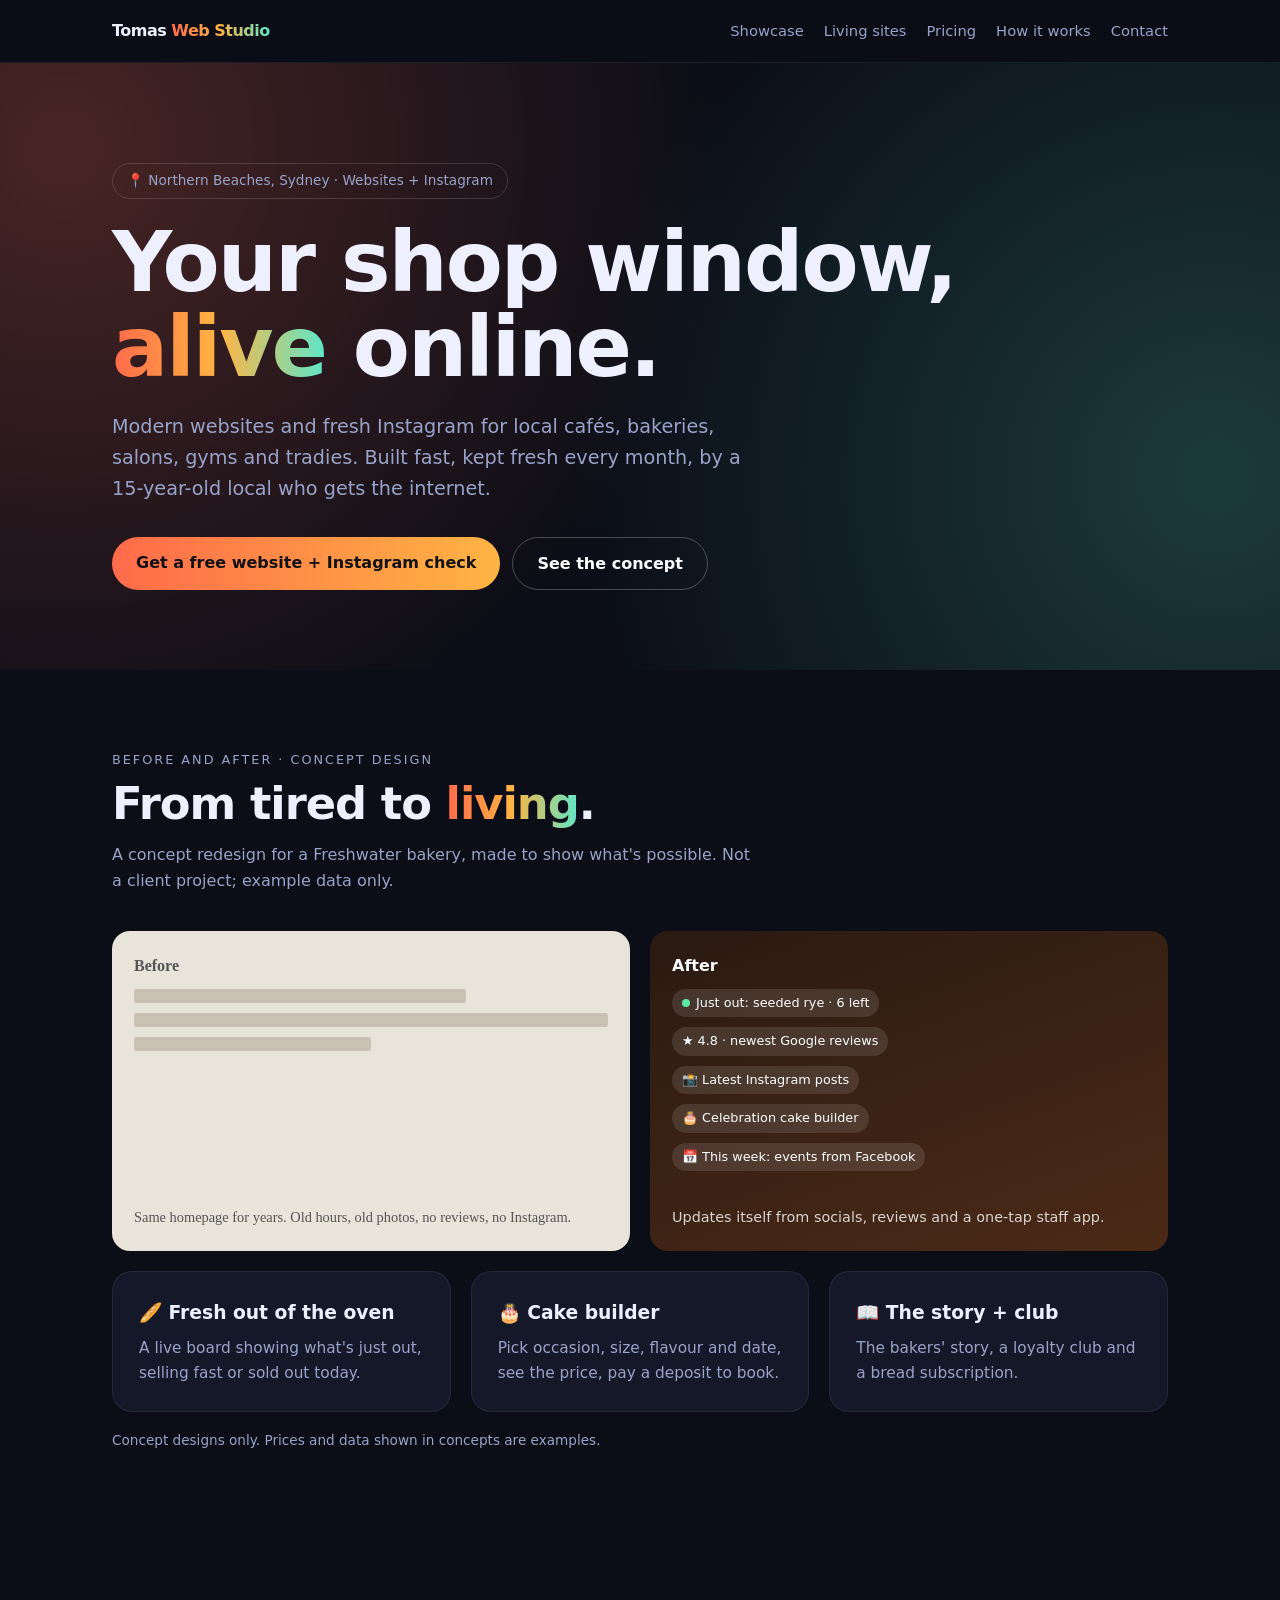
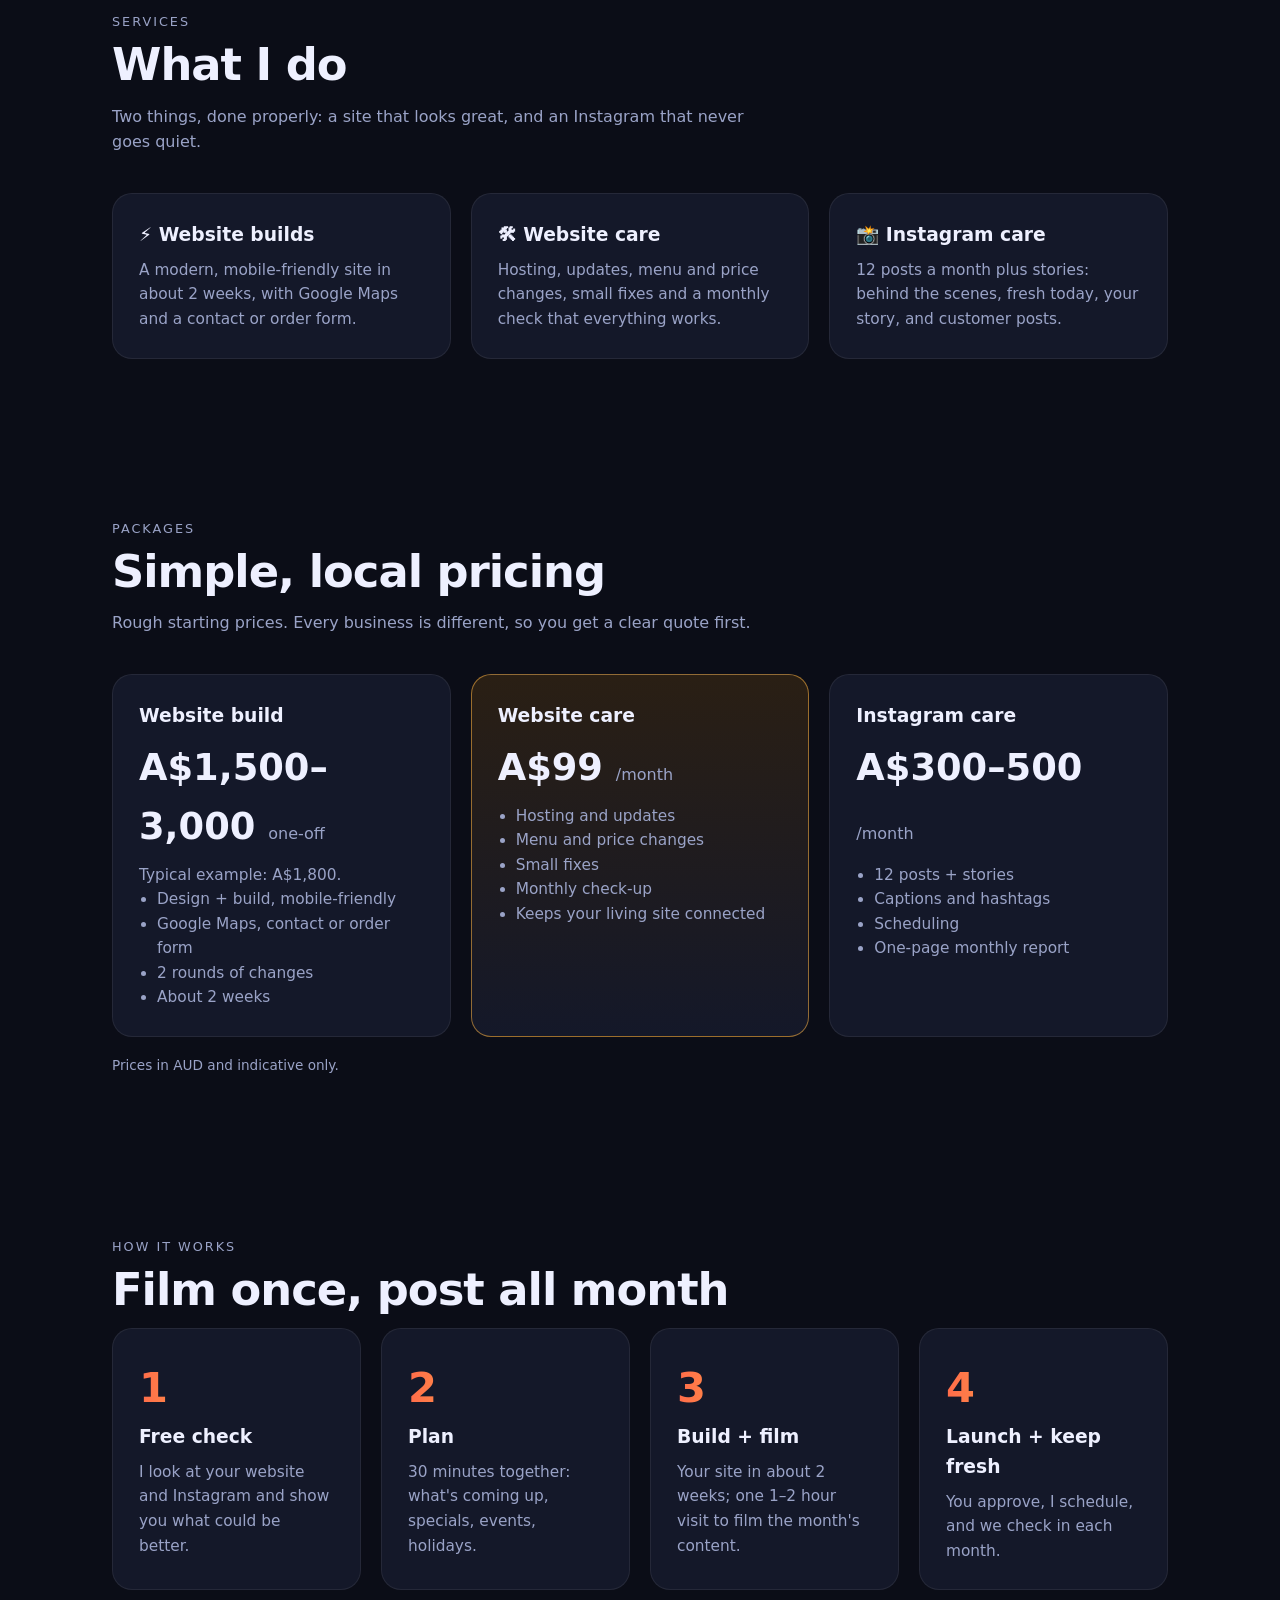
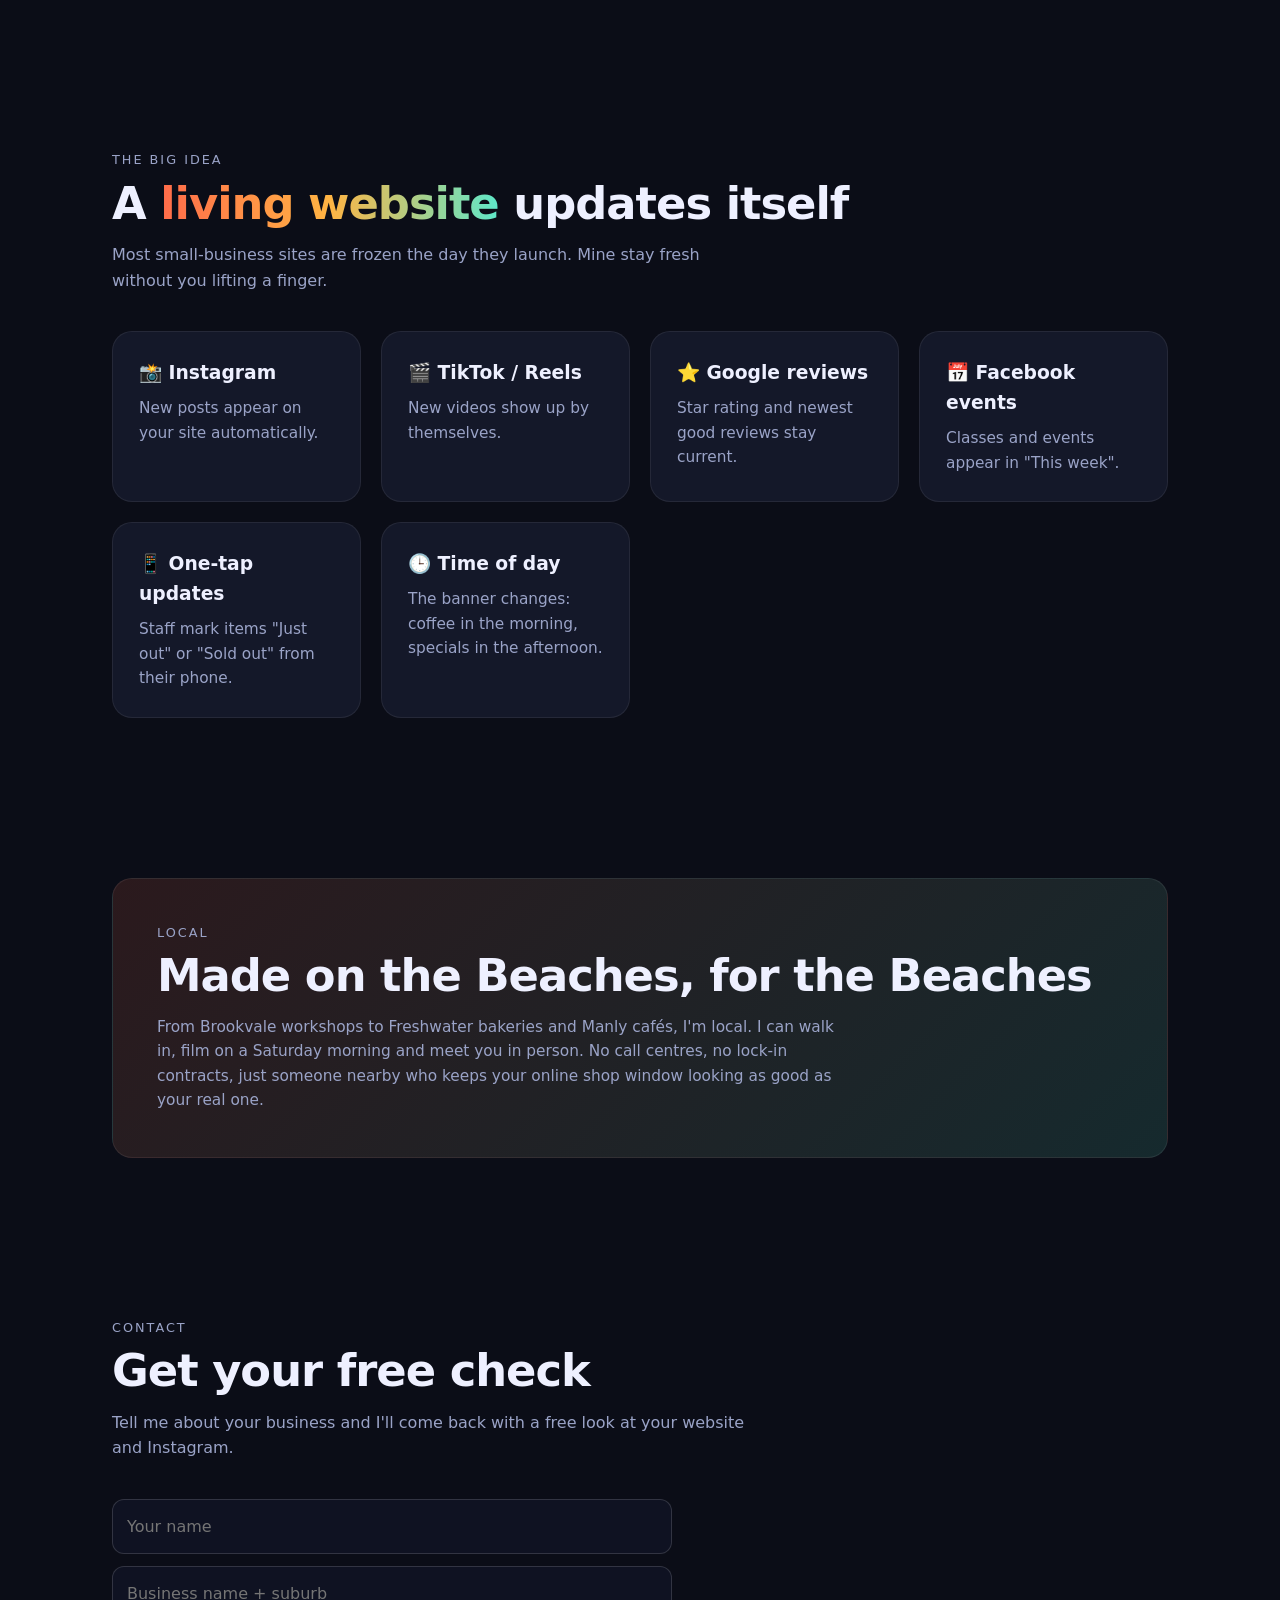
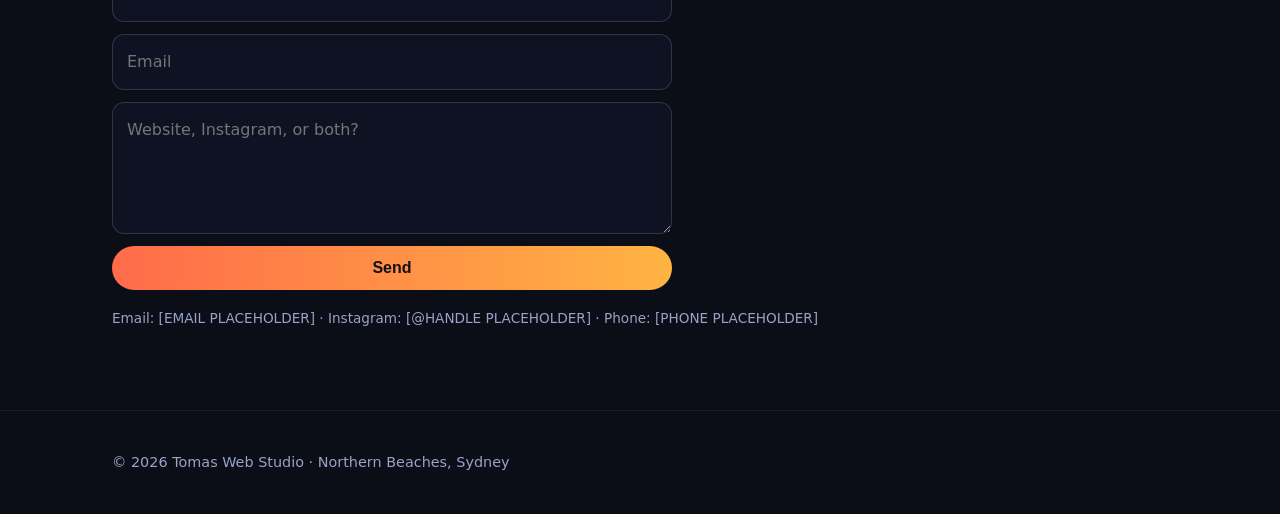
==== index.html @ c6c6f668 "Add site" ====
<!doctype html><html lang="en"><head><meta charset="utf-8"><meta name="viewport" content="width=device-width,initial-scale=1">
<title>Tomas Web Studio · Living websites + Instagram for Northern Beaches businesses</title>
<meta name="description" content="Modern websites and Instagram care for cafés, bakeries and tradies on Sydney's Northern Beaches.">
<style>
:root{--bg:#0b0d17;--card:#141829;--txt:#eef0ff;--mut:#9aa3c7;--a:#ff6b4a;--b:#ffb443;--c:#5ee7c9}
*{box-sizing:border-box;margin:0}html{scroll-behavior:smooth}
body{font-family:system-ui,-apple-system,Segoe UI,Roboto,sans-serif;background:var(--bg);color:var(--txt);line-height:1.6}
a{color:inherit}.w{max-width:1100px;margin:auto;padding:0 22px}
nav{position:sticky;top:0;z-index:9;background:#0b0d17cc;backdrop-filter:blur(10px);border-bottom:1px solid #ffffff12}
nav .w{display:flex;justify-content:space-between;align-items:center;height:62px}.logo{font-weight:900;letter-spacing:-.5px}
.logo span,.g{background:linear-gradient(90deg,var(--a),var(--b),var(--c));-webkit-background-clip:text;background-clip:text;color:transparent}
nav ul{display:flex;gap:20px;list-style:none;padding:0}nav ul a{text-decoration:none;color:var(--mut);font-size:.92rem}nav ul a:hover{color:#fff}
@media(max-width:760px){nav ul{display:none}}
.btn{display:inline-block;padding:13px 24px;border-radius:999px;background:linear-gradient(90deg,var(--a),var(--b));color:#111;font-weight:800;text-decoration:none;border:0;cursor:pointer;font-size:1rem}
.btn.o{background:none;border:1px solid #ffffff40;color:#fff}
header{padding:100px 0 80px;position:relative;overflow:hidden}
header:before{content:"";position:absolute;inset:-40%;background:radial-gradient(circle at 25% 30%,#ff6b4a40,transparent 35%),radial-gradient(circle at 75% 60%,#5ee7c935,transparent 35%);animation:f 14s ease-in-out infinite alternate;z-index:-1}
@keyframes f{to{transform:translate(6%,-4%) rotate(8deg)}}
.tag{display:inline-block;padding:6px 14px;border:1px solid #ffffff25;border-radius:999px;font-size:.85rem;color:var(--mut);margin-bottom:22px}
h1{font-size:clamp(2.6rem,7vw,5.2rem);line-height:1.02;letter-spacing:-2px;font-weight:900;max-width:900px}
h2{font-size:clamp(1.9rem,4vw,2.8rem);letter-spacing:-1px;line-height:1.1;margin-bottom:14px}
.lead{font-size:1.2rem;color:var(--mut);max-width:640px;margin:22px 0 32px}.cta{display:flex;gap:12px;flex-wrap:wrap}
section{padding:80px 0}.sub{color:var(--mut);max-width:640px;margin-bottom:38px}
.grid{display:grid;gap:20px;grid-template-columns:repeat(auto-fit,minmax(240px,1fr))}
.card{background:var(--card);border:1px solid #ffffff12;border-radius:20px;padding:26px;transition:transform .3s,border-color .3s}
.card:hover{transform:translateY(-4px);border-color:#ff6b4a66}.card h3{margin-bottom:8px}.card p,.card li{color:var(--mut);font-size:.96rem}
.ba{display:grid;grid-template-columns:1fr 1fr;gap:20px}@media(max-width:760px){.ba{grid-template-columns:1fr}}
.mock{border-radius:18px;padding:22px;min-height:320px;display:flex;flex-direction:column;gap:10px}
.old{background:#e9e4da;color:#555;font-family:Georgia,serif}.old .bar{height:14px;background:#c9c1b2;border-radius:3px}
.new{background:linear-gradient(160deg,#2a1a12,#4b2a17);color:#fff}
.pill{display:inline-flex;gap:6px;align-items:center;font-size:.8rem;padding:4px 10px;border-radius:999px;background:#ffffff1c;width:max-content}
.dot{width:8px;height:8px;border-radius:50%;background:#5ee7a0;animation:p 1.4s infinite}@keyframes p{50%{opacity:.25}}
.label{font-size:.8rem;text-transform:uppercase;letter-spacing:2px;color:var(--mut);margin-bottom:8px}
.price{font-size:2.3rem;font-weight:900;margin:6px 0}.price small{font-size:1rem;color:var(--mut);font-weight:500}
.feat{border-color:#ffb44388;background:linear-gradient(180deg,#2a1f14,var(--card))}
ul.l{padding-left:18px}.n{font-size:2.6rem;font-weight:900}
.note{font-size:.85rem;color:var(--mut);margin-top:18px}
form{display:grid;gap:12px;max-width:560px}input,textarea,select{padding:14px;border-radius:12px;border:1px solid #ffffff25;background:#0f1222;color:#fff;font:inherit}
footer{padding:40px 0;color:var(--mut);font-size:.9rem;border-top:1px solid #ffffff12}
.r{opacity:0;transform:translateY(24px);transition:.7s}.r.in{opacity:1;transform:none}
@media(prefers-reduced-motion:reduce){*{animation:none!important;transition:none!important}.r{opacity:1;transform:none}}
</style></head><body>
<nav><div class="w"><a class="logo" href="#" style="text-decoration:none">Tomas <span>Web Studio</span></a>
<ul><li><a href="#showcase">Showcase</a></li><li><a href="#living">Living sites</a></li><li><a href="#pricing">Pricing</a></li><li><a href="#how">How it works</a></li><li><a href="#contact">Contact</a></li></ul></div></nav>
<header><div class="w"><div class="tag">📍 Northern Beaches, Sydney · Websites + Instagram</div>
<h1>Your shop window, <span class="g">alive</span> online.</h1>
<p class="lead">Modern websites and fresh Instagram for local cafés, bakeries, salons, gyms and tradies. Built fast, kept fresh every month, by a 15-year-old local who gets the internet.</p>
<div class="cta"><a class="btn" href="#contact">Get a free website + Instagram check</a><a class="btn o" href="#showcase">See the concept</a></div></div></header>

<section id="showcase"><div class="w r"><div class="label">Before and after · concept design</div><h2>From tired to <span class="g">living</span>.</h2>
<p class="sub">A concept redesign for a Freshwater bakery, made to show what's possible. Not a client project; example data only.</p>
<div class="ba"><div class="mock old"><b>Before</b><div class="bar" style="width:70%"></div><div class="bar"></div><div class="bar" style="width:50%"></div><p style="margin-top:auto;font-size:.9rem">Same homepage for years. Old hours, old photos, no reviews, no Instagram.</p></div>
<div class="mock new"><b>After</b><span class="pill"><i class="dot"></i> Just out: seeded rye · 6 left</span><span class="pill">★ 4.8 · newest Google reviews</span><span class="pill">📸 Latest Instagram posts</span><span class="pill">🎂 Celebration cake builder</span><span class="pill">📅 This week: events from Facebook</span><p style="margin-top:auto;font-size:.9rem;opacity:.8">Updates itself from socials, reviews and a one-tap staff app.</p></div></div>
<div class="grid" style="margin-top:20px">
<div class="card"><h3>🥖 Fresh out of the oven</h3><p>A live board showing what's just out, selling fast or sold out today.</p></div>
<div class="card"><h3>🎂 Cake builder</h3><p>Pick occasion, size, flavour and date, see the price, pay a deposit to book.</p></div>
<div class="card"><h3>📖 The story + club</h3><p>The bakers' story, a loyalty club and a bread subscription.</p></div></div>
<p class="note">Concept designs only. Prices and data shown in concepts are examples.</p></div></section>

<section id="services"><div class="w r"><div class="label">Services</div><h2>What I do</h2><p class="sub">Two things, done properly: a site that looks great, and an Instagram that never goes quiet.</p>
<div class="grid"><div class="card"><h3>⚡ Website builds</h3><p>A modern, mobile-friendly site in about 2 weeks, with Google Maps and a contact or order form.</p></div>
<div class="card"><h3>🛠 Website care</h3><p>Hosting, updates, menu and price changes, small fixes and a monthly check that everything works.</p></div>
<div class="card"><h3>📸 Instagram care</h3><p>12 posts a month plus stories: behind the scenes, fresh today, your story, and customer posts.</p></div></div></div></section>

<section id="pricing"><div class="w r"><div class="label">Packages</div><h2>Simple, local pricing</h2><p class="sub">Rough starting prices. Every business is different, so you get a clear quote first.</p>
<div class="grid">
<div class="card"><h3>Website build</h3><div class="price">A$1,500–3,000 <small>one-off</small></div><p>Typical example: A$1,800.</p><ul class="l"><li>Design + build, mobile-friendly</li><li>Google Maps, contact or order form</li><li>2 rounds of changes</li><li>About 2 weeks</li></ul></div>
<div class="card feat"><h3>Website care</h3><div class="price">A$99 <small>/month</small></div><ul class="l"><li>Hosting and updates</li><li>Menu and price changes</li><li>Small fixes</li><li>Monthly check-up</li><li>Keeps your living site connected</li></ul></div>
<div class="card"><h3>Instagram care</h3><div class="price">A$300–500 <small>/month</small></div><ul class="l"><li>12 posts + stories</li><li>Captions and hashtags</li><li>Scheduling</li><li>One-page monthly report</li></ul></div></div>
<p class="note">Prices in AUD and indicative only.</p></div></section>

<section id="how"><div class="w r"><div class="label">How it works</div><h2>Film once, post all month</h2>
<div class="grid"><div class="card"><div class="n g">1</div><h3>Free check</h3><p>I look at your website and Instagram and show you what could be better.</p></div>
<div class="card"><div class="n g">2</div><h3>Plan</h3><p>30 minutes together: what's coming up, specials, events, holidays.</p></div>
<div class="card"><div class="n g">3</div><h3>Build + film</h3><p>Your site in about 2 weeks; one 1–2 hour visit to film the month's content.</p></div>
<div class="card"><div class="n g">4</div><h3>Launch + keep fresh</h3><p>You approve, I schedule, and we check in each month.</p></div></div></div></section>

<section id="living"><div class="w r"><div class="label">The big idea</div><h2>A <span class="g">living website</span> updates itself</h2><p class="sub">Most small-business sites are frozen the day they launch. Mine stay fresh without you lifting a finger.</p>
<div class="grid"><div class="card"><h3>📸 Instagram</h3><p>New posts appear on your site automatically.</p></div><div class="card"><h3>🎬 TikTok / Reels</h3><p>New videos show up by themselves.</p></div>
<div class="card"><h3>⭐ Google reviews</h3><p>Star rating and newest good reviews stay current.</p></div><div class="card"><h3>📅 Facebook events</h3><p>Classes and events appear in "This week".</p></div>
<div class="card"><h3>📱 One-tap updates</h3><p>Staff mark items "Just out" or "Sold out" from their phone.</p></div><div class="card"><h3>🕒 Time of day</h3><p>The banner changes: coffee in the morning, specials in the afternoon.</p></div></div></div></section>

<section id="local"><div class="w r"><div class="card" style="padding:44px;background:linear-gradient(135deg,#ff6b4a22,#5ee7c922)"><div class="label">Local</div><h2>Made on the Beaches, for the Beaches</h2>
<p style="color:var(--mut);max-width:700px">From Brookvale workshops to Freshwater bakeries and Manly cafés, I'm local. I can walk in, film on a Saturday morning and meet you in person. No call centres, no lock-in contracts, just someone nearby who keeps your online shop window looking as good as your real one.</p></div></div></section>

<section id="contact"><div class="w r"><div class="label">Contact</div><h2>Get your free check</h2><p class="sub">Tell me about your business and I'll come back with a free look at your website and Instagram.</p>
<form name="contact" method="POST" data-netlify="true" netlify-honeypot="bot-field" action="https://formsubmit.co/[EMAIL-PLACEHOLDER]">
<input type="hidden" name="form-name" value="contact"><p hidden><input name="bot-field"></p>
<input name="name" placeholder="Your name" required><input name="business" placeholder="Business name + suburb" required>
<input type="email" name="email" placeholder="Email" required><textarea name="message" rows="4" placeholder="Website, Instagram, or both?"></textarea>
<button class="btn" type="submit">Send</button></form>
<p class="note">Email: [EMAIL PLACEHOLDER] · Instagram: [@HANDLE PLACEHOLDER] · Phone: [PHONE PLACEHOLDER]</p></div></section>
<footer><div class="w">© 2026 Tomas Web Studio · Northern Beaches, Sydney</div></footer>
<script>const o=new IntersectionObserver(e=>e.forEach(x=>{if(x.isIntersecting){x.target.classList.add('in');o.unobserve(x.target)}}),{threshold:.12});document.querySelectorAll('.r').forEach(el=>o.observe(el));</script>
</body></html>
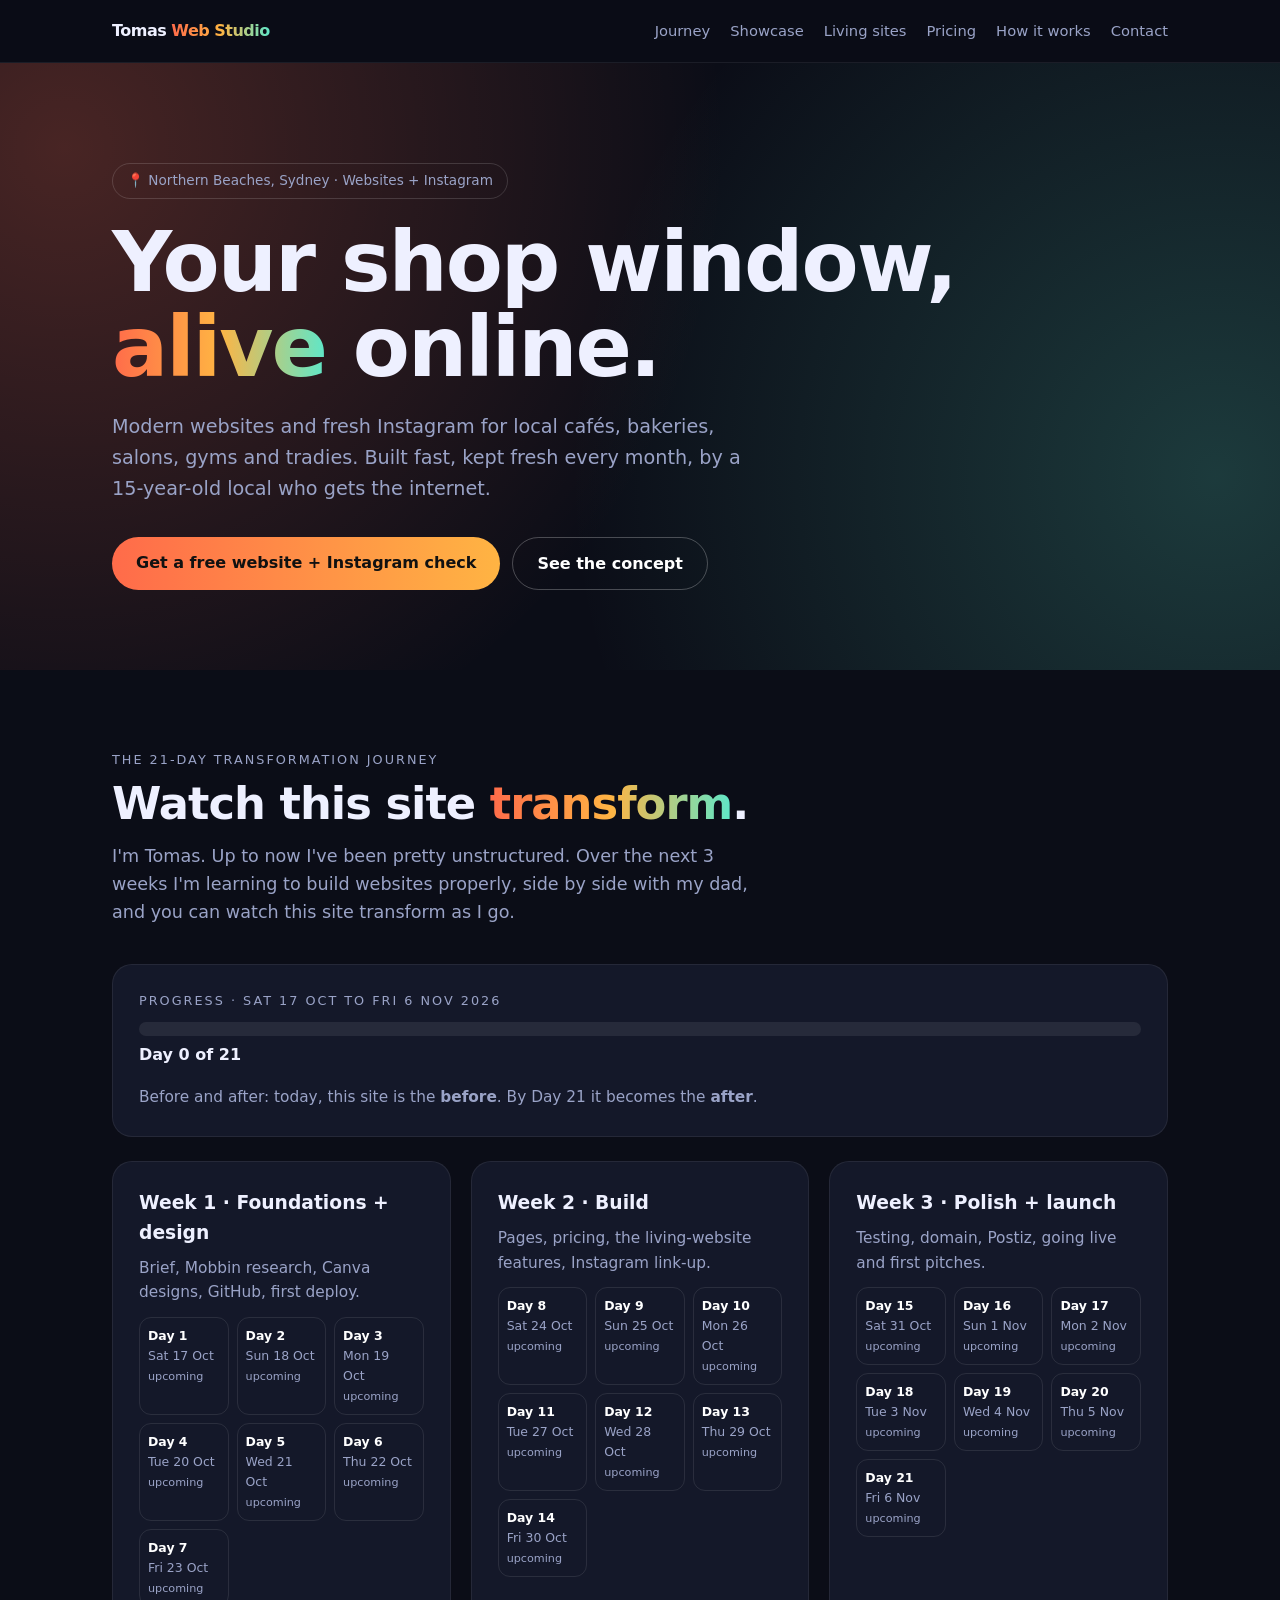
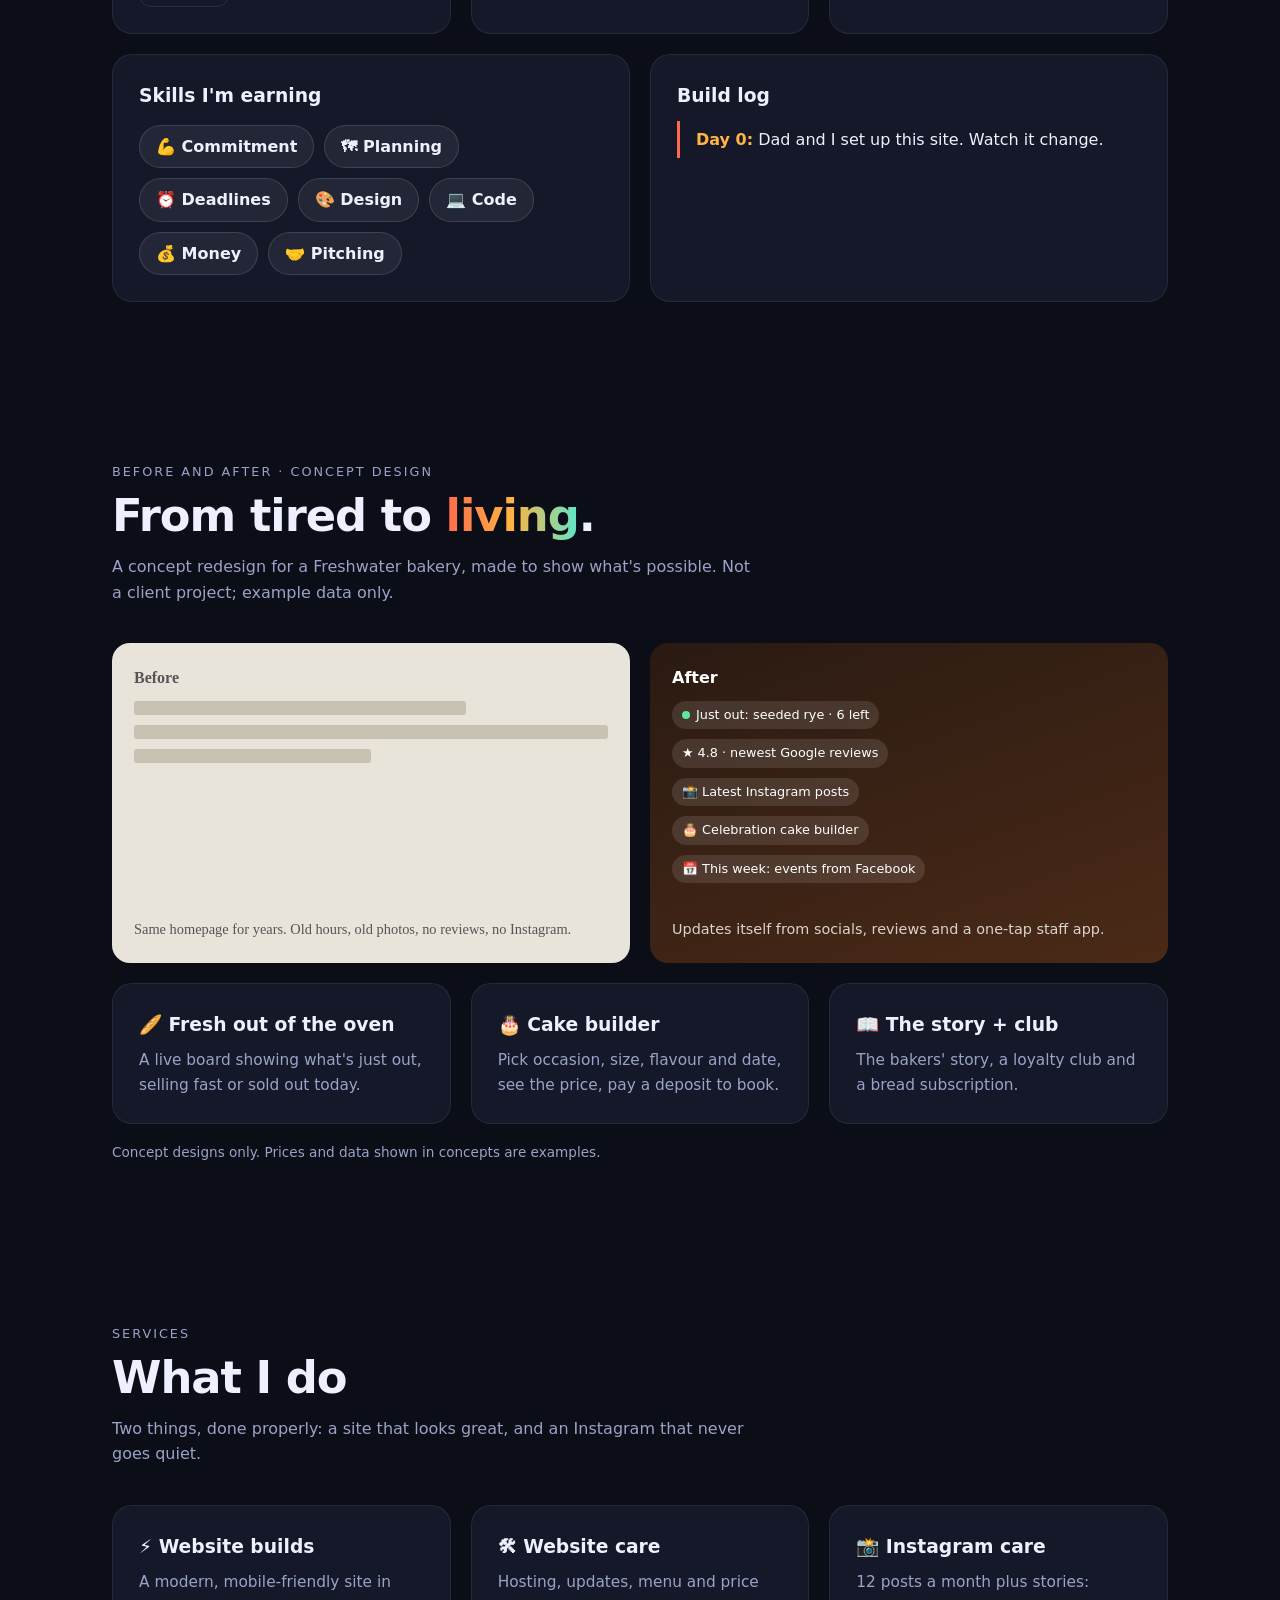
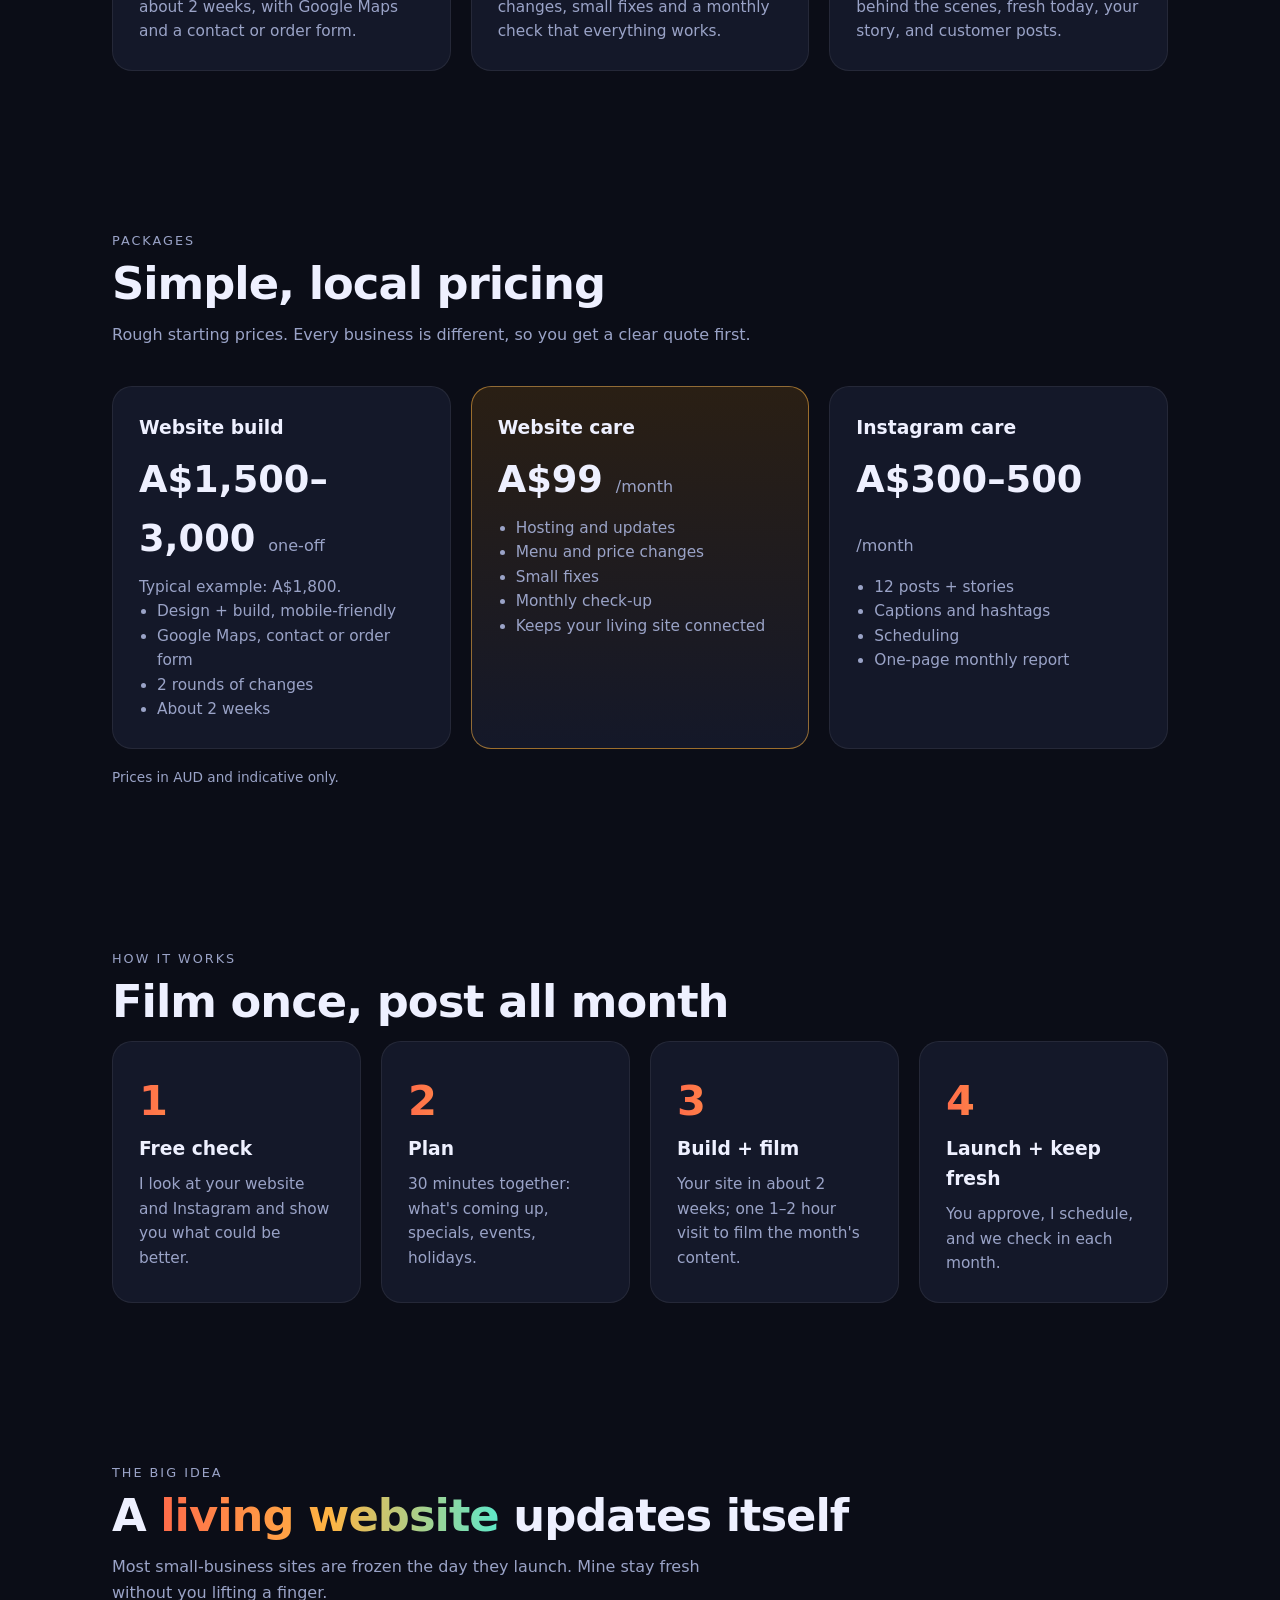
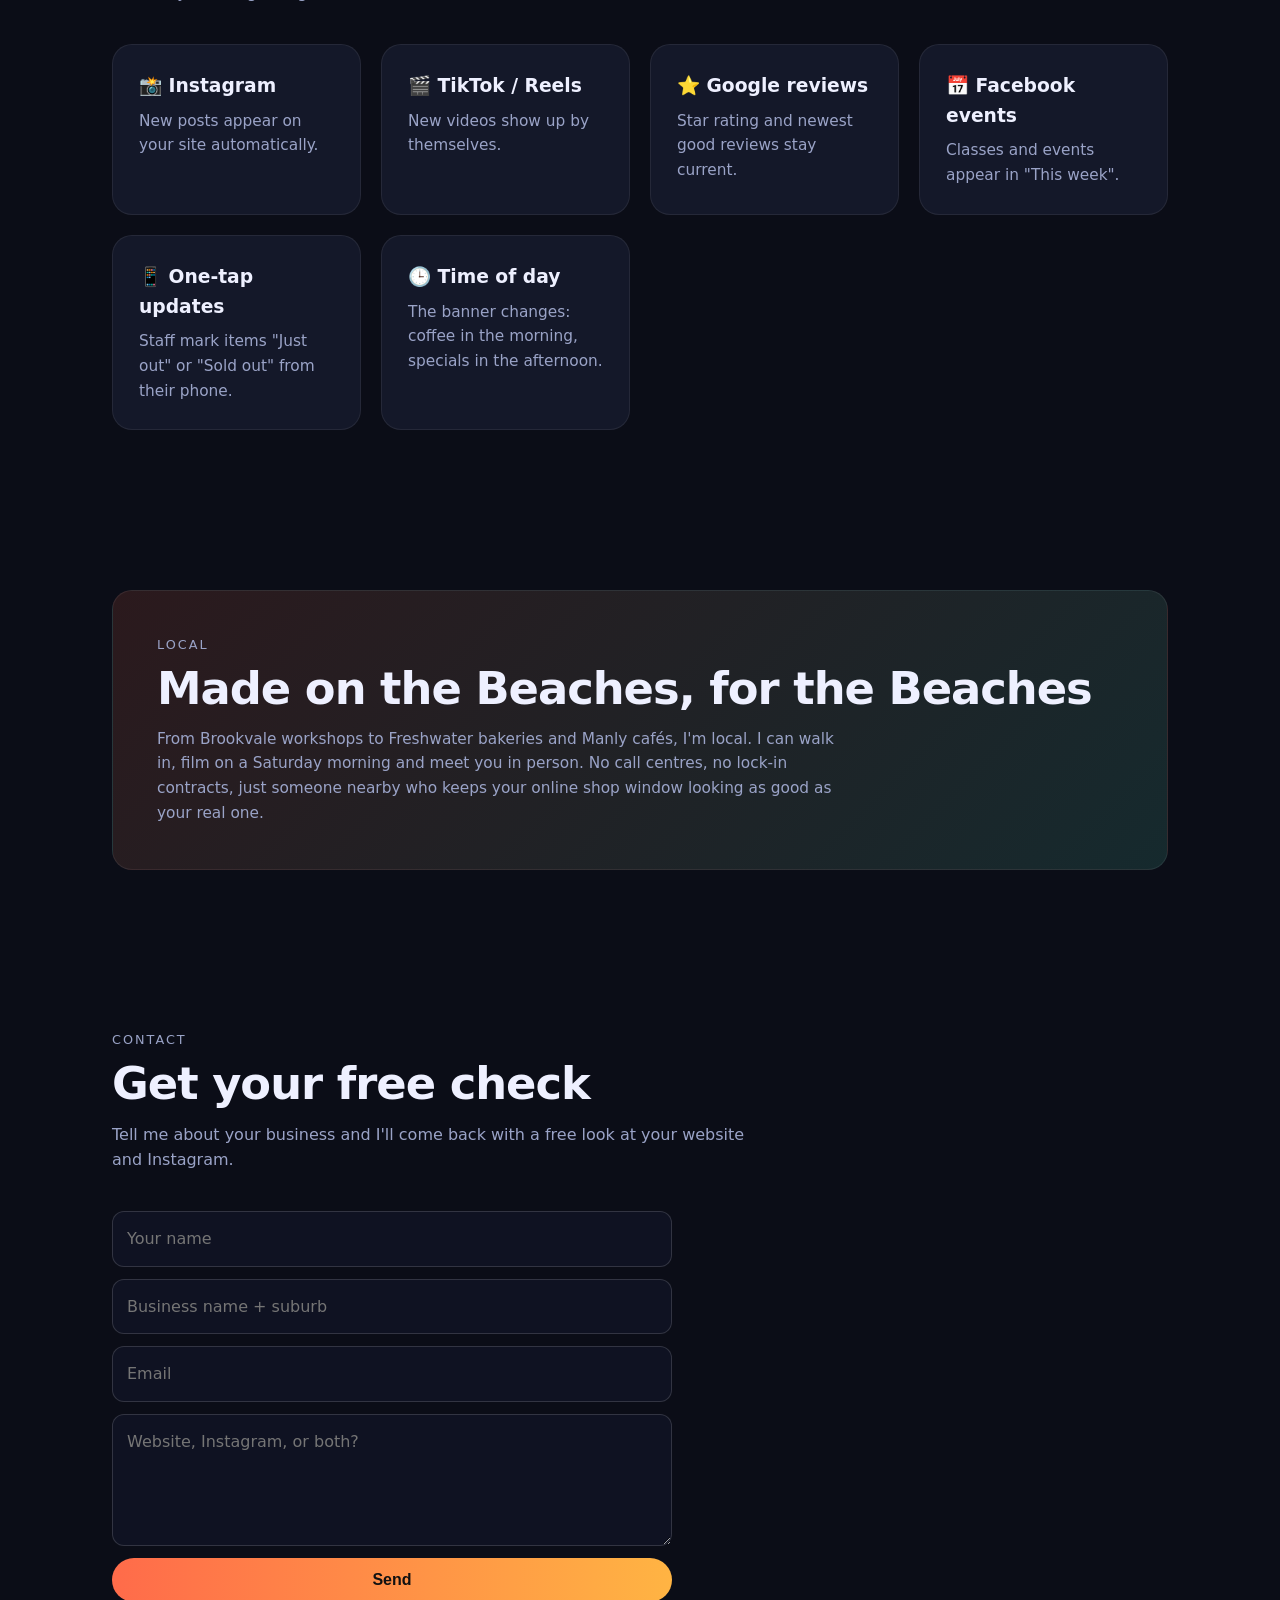
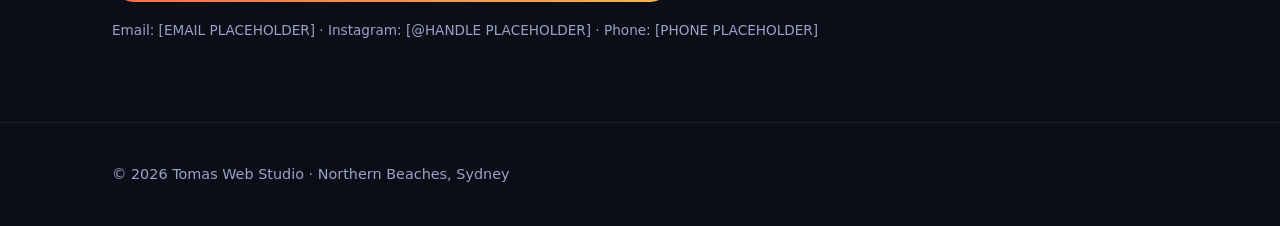
==== commit c419c4ec: "Add 21-day journey" ====
--- a/index.html
+++ b/index.html
@@ -39,13 +39,38 @@
 footer{padding:40px 0;color:var(--mut);font-size:.9rem;border-top:1px solid #ffffff12}
 .r{opacity:0;transform:translateY(24px);transition:.7s}.r.in{opacity:1;transform:none}
 @media(prefers-reduced-motion:reduce){*{animation:none!important;transition:none!important}.r{opacity:1;transform:none}}
+
+.bar2{height:14px;border-radius:99px;background:#ffffff14;overflow:hidden;margin:10px 0 6px}.bar2 i{display:block;height:100%;background:linear-gradient(90deg,var(--a),var(--b),var(--c))}
+.wk{display:grid;gap:20px;grid-template-columns:repeat(auto-fit,minmax(300px,1fr));margin-top:24px}
+.days{display:grid;grid-template-columns:repeat(auto-fill,minmax(88px,1fr));gap:8px;margin-top:12px}
+.day{border-radius:12px;padding:8px;font-size:.78rem;border:1px solid #ffffff18;color:var(--mut)}.day b{display:block;color:#fff}
+.day.upcoming:after{content:"upcoming";font-size:.7rem}.day.progress{border-color:var(--b)}.day.progress:after{content:"in progress";color:var(--b);font-size:.7rem}
+.day.done{background:#5ee7c922;border-color:var(--c)}.day.done:after{content:"✓ done";color:var(--c);font-size:.7rem}
+.chips{display:flex;flex-wrap:wrap;gap:10px;margin-top:14px}.chip{padding:8px 16px;border-radius:999px;background:#ffffff10;border:1px solid #ffffff20;font-weight:700}
+.log{border-left:3px solid var(--a);padding:6px 0 6px 16px;margin-top:10px}.log b{color:var(--b)}
 </style></head><body>
 <nav><div class="w"><a class="logo" href="#" style="text-decoration:none">Tomas <span>Web Studio</span></a>
-<ul><li><a href="#showcase">Showcase</a></li><li><a href="#living">Living sites</a></li><li><a href="#pricing">Pricing</a></li><li><a href="#how">How it works</a></li><li><a href="#contact">Contact</a></li></ul></div></nav>
+<ul><li><a href="#journey">Journey</a></li><li><a href="#showcase">Showcase</a></li><li><a href="#living">Living sites</a></li><li><a href="#pricing">Pricing</a></li><li><a href="#how">How it works</a></li><li><a href="#contact">Contact</a></li></ul></div></nav>
 <header><div class="w"><div class="tag">📍 Northern Beaches, Sydney · Websites + Instagram</div>
 <h1>Your shop window, <span class="g">alive</span> online.</h1>
 <p class="lead">Modern websites and fresh Instagram for local cafés, bakeries, salons, gyms and tradies. Built fast, kept fresh every month, by a 15-year-old local who gets the internet.</p>
 <div class="cta"><a class="btn" href="#contact">Get a free website + Instagram check</a><a class="btn o" href="#showcase">See the concept</a></div></div></header>
+
+<section id="journey"><div class="w r"><div class="label">The 21-day transformation journey</div><h2>Watch this site <span class="g">transform</span>.</h2>
+<p class="sub" style="font-size:1.1rem">I'm Tomas. Up to now I've been pretty unstructured. Over the next 3 weeks I'm learning to build websites properly, side by side with my dad, and you can watch this site transform as I go.</p>
+<div class="card"><div class="label">Progress · Sat 17 Oct to Fri 6 Nov 2026</div>
+<!-- UPDATE: change both numbers below (Day X of 21) and width % = X/21*100 -->
+<div class="bar2"><i style="width:0%"></i></div><b>Day 0 of 21</b>
+<p class="note">Before and after: today, this site is the <b>before</b>. By Day 21 it becomes the <b>after</b>.</p></div>
+<!-- UPDATE day cards: change class "day upcoming" to "day progress" or "day done" -->
+<div class="wk">
+<div class="card"><h3>Week 1 · Foundations + design</h3><p>Brief, Mobbin research, Canva designs, GitHub, first deploy.</p><div class="days"><div class="day upcoming"><b>Day 1</b>Sat 17 Oct<br></div><div class="day upcoming"><b>Day 2</b>Sun 18 Oct<br></div><div class="day upcoming"><b>Day 3</b>Mon 19 Oct<br></div><div class="day upcoming"><b>Day 4</b>Tue 20 Oct<br></div><div class="day upcoming"><b>Day 5</b>Wed 21 Oct<br></div><div class="day upcoming"><b>Day 6</b>Thu 22 Oct<br></div><div class="day upcoming"><b>Day 7</b>Fri 23 Oct<br></div></div></div>
+<div class="card"><h3>Week 2 · Build</h3><p>Pages, pricing, the living-website features, Instagram link-up.</p><div class="days"><div class="day upcoming"><b>Day 8</b>Sat 24 Oct<br></div><div class="day upcoming"><b>Day 9</b>Sun 25 Oct<br></div><div class="day upcoming"><b>Day 10</b>Mon 26 Oct<br></div><div class="day upcoming"><b>Day 11</b>Tue 27 Oct<br></div><div class="day upcoming"><b>Day 12</b>Wed 28 Oct<br></div><div class="day upcoming"><b>Day 13</b>Thu 29 Oct<br></div><div class="day upcoming"><b>Day 14</b>Fri 30 Oct<br></div></div></div>
+<div class="card"><h3>Week 3 · Polish + launch</h3><p>Testing, domain, Postiz, going live and first pitches.</p><div class="days"><div class="day upcoming"><b>Day 15</b>Sat 31 Oct<br></div><div class="day upcoming"><b>Day 16</b>Sun 1 Nov<br></div><div class="day upcoming"><b>Day 17</b>Mon 2 Nov<br></div><div class="day upcoming"><b>Day 18</b>Tue 3 Nov<br></div><div class="day upcoming"><b>Day 19</b>Wed 4 Nov<br></div><div class="day upcoming"><b>Day 20</b>Thu 5 Nov<br></div><div class="day upcoming"><b>Day 21</b>Fri 6 Nov<br></div></div></div>
+</div>
+<div class="grid" style="margin-top:20px"><div class="card"><h3>Skills I'm earning</h3><div class="chips"><span class="chip">💪 Commitment</span><span class="chip">🗺 Planning</span><span class="chip">⏰ Deadlines</span><span class="chip">🎨 Design</span><span class="chip">💻 Code</span><span class="chip">💰 Money</span><span class="chip">🤝 Pitching</span></div></div>
+<div class="card" id="log"><h3>Build log</h3><!-- ADD new entries at the top: <div class="log"><b>Day 1:</b> ...</div> -->
+<div class="log"><b>Day 0:</b> Dad and I set up this site. Watch it change.</div></div></div></div></section>
 
 <section id="showcase"><div class="w r"><div class="label">Before and after · concept design</div><h2>From tired to <span class="g">living</span>.</h2>
 <p class="sub">A concept redesign for a Freshwater bakery, made to show what's possible. Not a client project; example data only.</p>
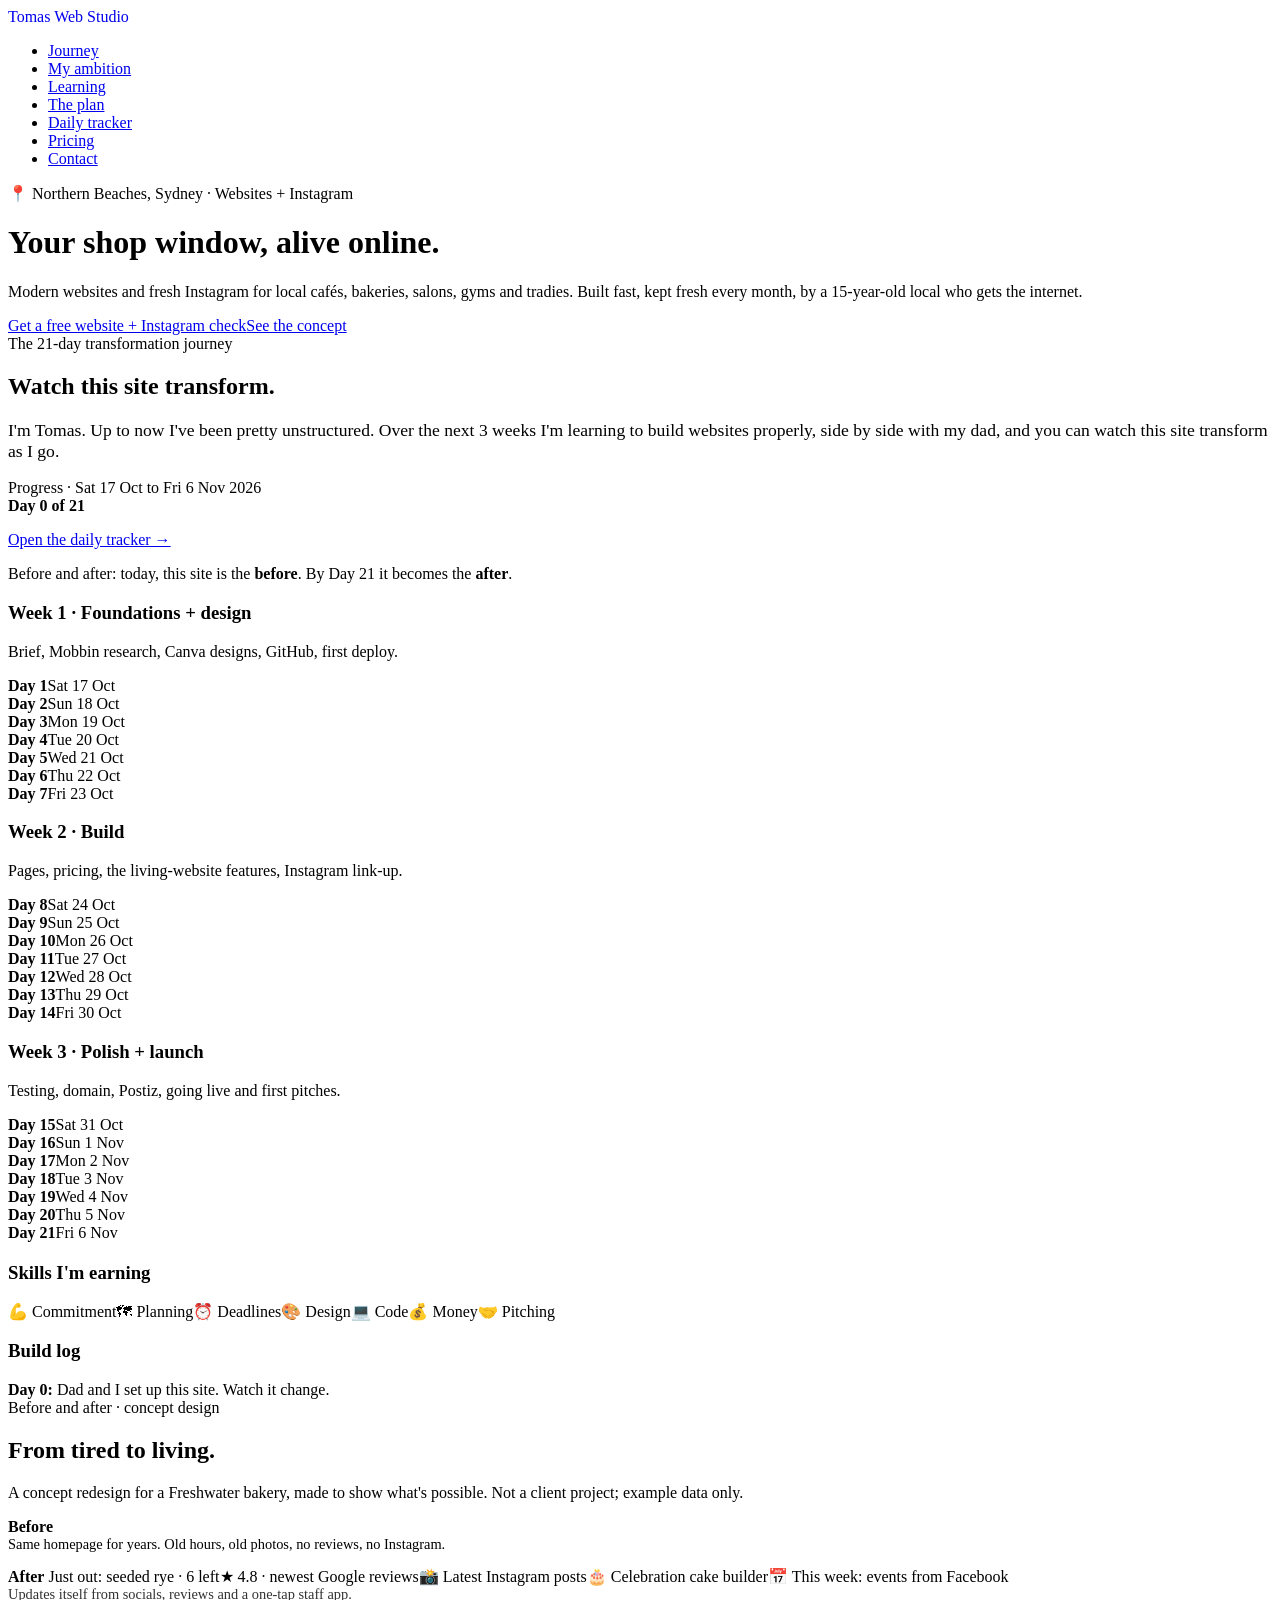
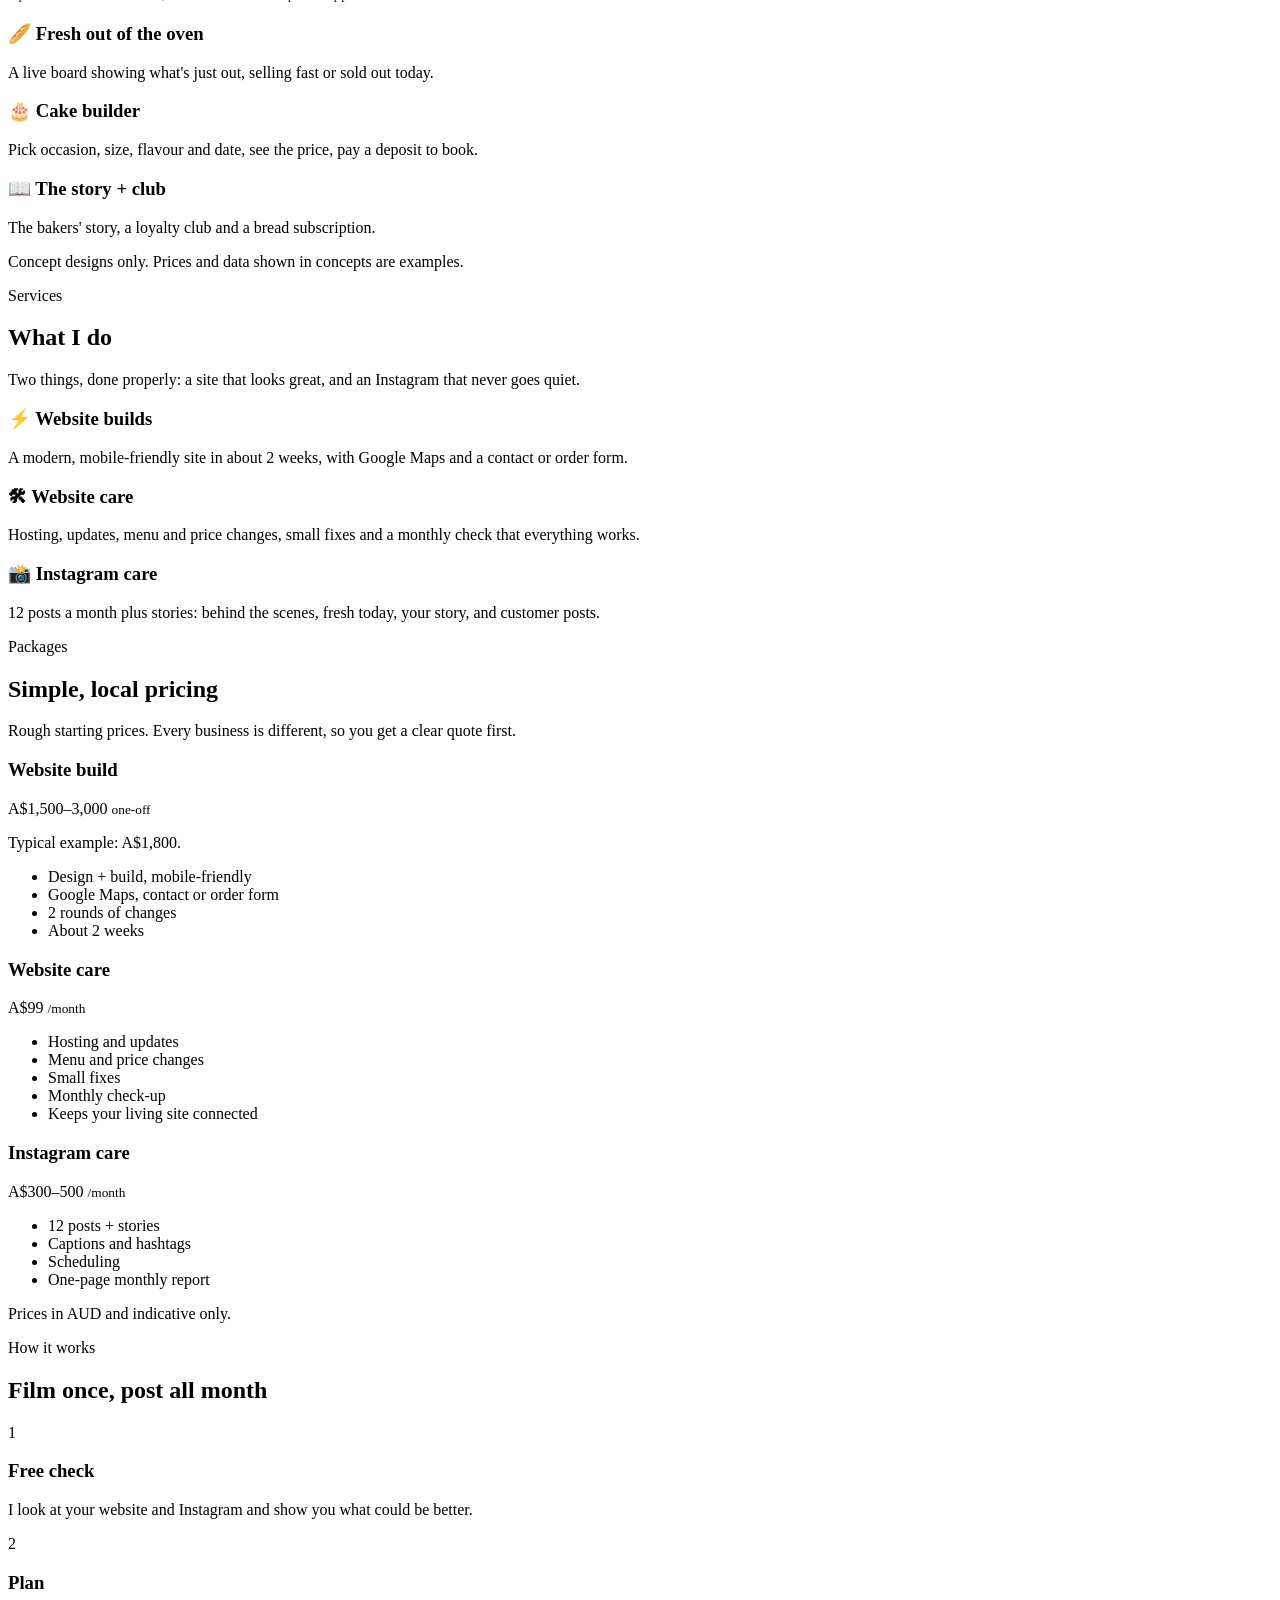
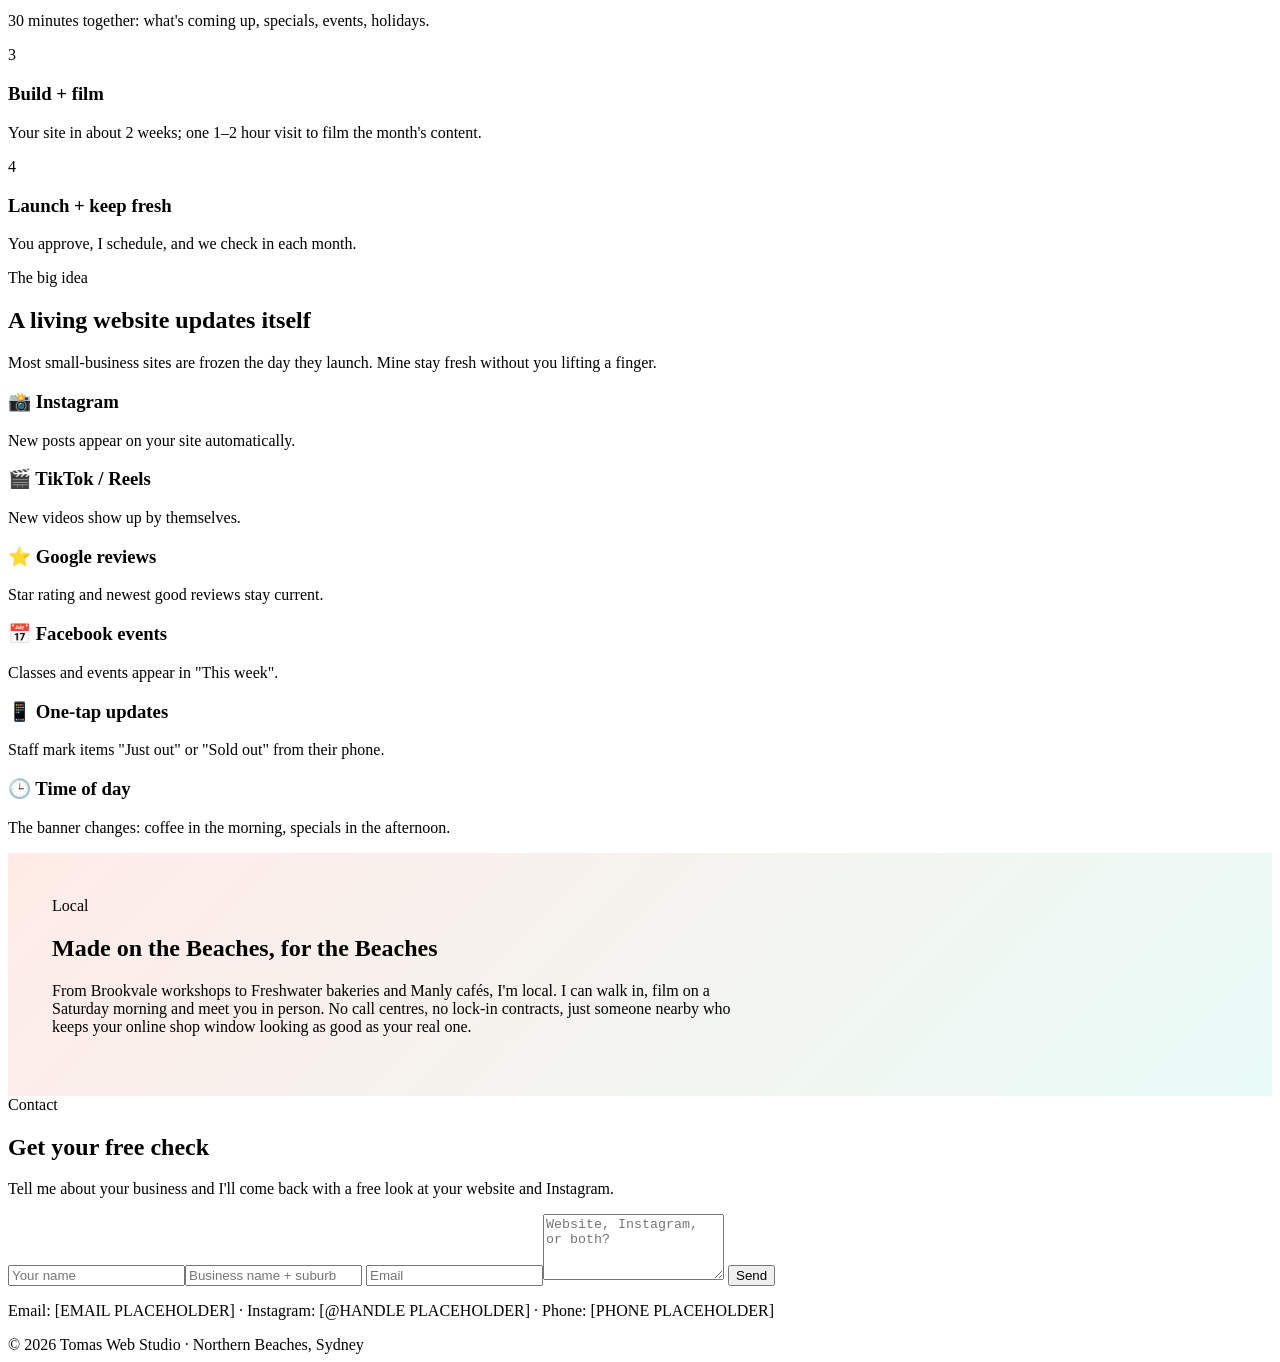
==== commit 929d6ae2: "Multi-page site + tracker: index.html" ====
--- a/index.html
+++ b/index.html
@@ -1,56 +1,9 @@
 <!doctype html><html lang="en"><head><meta charset="utf-8"><meta name="viewport" content="width=device-width,initial-scale=1">
 <title>Tomas Web Studio · Living websites + Instagram for Northern Beaches businesses</title>
 <meta name="description" content="Modern websites and Instagram care for cafés, bakeries and tradies on Sydney's Northern Beaches.">
-<style>
-:root{--bg:#0b0d17;--card:#141829;--txt:#eef0ff;--mut:#9aa3c7;--a:#ff6b4a;--b:#ffb443;--c:#5ee7c9}
-*{box-sizing:border-box;margin:0}html{scroll-behavior:smooth}
-body{font-family:system-ui,-apple-system,Segoe UI,Roboto,sans-serif;background:var(--bg);color:var(--txt);line-height:1.6}
-a{color:inherit}.w{max-width:1100px;margin:auto;padding:0 22px}
-nav{position:sticky;top:0;z-index:9;background:#0b0d17cc;backdrop-filter:blur(10px);border-bottom:1px solid #ffffff12}
-nav .w{display:flex;justify-content:space-between;align-items:center;height:62px}.logo{font-weight:900;letter-spacing:-.5px}
-.logo span,.g{background:linear-gradient(90deg,var(--a),var(--b),var(--c));-webkit-background-clip:text;background-clip:text;color:transparent}
-nav ul{display:flex;gap:20px;list-style:none;padding:0}nav ul a{text-decoration:none;color:var(--mut);font-size:.92rem}nav ul a:hover{color:#fff}
-@media(max-width:760px){nav ul{display:none}}
-.btn{display:inline-block;padding:13px 24px;border-radius:999px;background:linear-gradient(90deg,var(--a),var(--b));color:#111;font-weight:800;text-decoration:none;border:0;cursor:pointer;font-size:1rem}
-.btn.o{background:none;border:1px solid #ffffff40;color:#fff}
-header{padding:100px 0 80px;position:relative;overflow:hidden}
-header:before{content:"";position:absolute;inset:-40%;background:radial-gradient(circle at 25% 30%,#ff6b4a40,transparent 35%),radial-gradient(circle at 75% 60%,#5ee7c935,transparent 35%);animation:f 14s ease-in-out infinite alternate;z-index:-1}
-@keyframes f{to{transform:translate(6%,-4%) rotate(8deg)}}
-.tag{display:inline-block;padding:6px 14px;border:1px solid #ffffff25;border-radius:999px;font-size:.85rem;color:var(--mut);margin-bottom:22px}
-h1{font-size:clamp(2.6rem,7vw,5.2rem);line-height:1.02;letter-spacing:-2px;font-weight:900;max-width:900px}
-h2{font-size:clamp(1.9rem,4vw,2.8rem);letter-spacing:-1px;line-height:1.1;margin-bottom:14px}
-.lead{font-size:1.2rem;color:var(--mut);max-width:640px;margin:22px 0 32px}.cta{display:flex;gap:12px;flex-wrap:wrap}
-section{padding:80px 0}.sub{color:var(--mut);max-width:640px;margin-bottom:38px}
-.grid{display:grid;gap:20px;grid-template-columns:repeat(auto-fit,minmax(240px,1fr))}
-.card{background:var(--card);border:1px solid #ffffff12;border-radius:20px;padding:26px;transition:transform .3s,border-color .3s}
-.card:hover{transform:translateY(-4px);border-color:#ff6b4a66}.card h3{margin-bottom:8px}.card p,.card li{color:var(--mut);font-size:.96rem}
-.ba{display:grid;grid-template-columns:1fr 1fr;gap:20px}@media(max-width:760px){.ba{grid-template-columns:1fr}}
-.mock{border-radius:18px;padding:22px;min-height:320px;display:flex;flex-direction:column;gap:10px}
-.old{background:#e9e4da;color:#555;font-family:Georgia,serif}.old .bar{height:14px;background:#c9c1b2;border-radius:3px}
-.new{background:linear-gradient(160deg,#2a1a12,#4b2a17);color:#fff}
-.pill{display:inline-flex;gap:6px;align-items:center;font-size:.8rem;padding:4px 10px;border-radius:999px;background:#ffffff1c;width:max-content}
-.dot{width:8px;height:8px;border-radius:50%;background:#5ee7a0;animation:p 1.4s infinite}@keyframes p{50%{opacity:.25}}
-.label{font-size:.8rem;text-transform:uppercase;letter-spacing:2px;color:var(--mut);margin-bottom:8px}
-.price{font-size:2.3rem;font-weight:900;margin:6px 0}.price small{font-size:1rem;color:var(--mut);font-weight:500}
-.feat{border-color:#ffb44388;background:linear-gradient(180deg,#2a1f14,var(--card))}
-ul.l{padding-left:18px}.n{font-size:2.6rem;font-weight:900}
-.note{font-size:.85rem;color:var(--mut);margin-top:18px}
-form{display:grid;gap:12px;max-width:560px}input,textarea,select{padding:14px;border-radius:12px;border:1px solid #ffffff25;background:#0f1222;color:#fff;font:inherit}
-footer{padding:40px 0;color:var(--mut);font-size:.9rem;border-top:1px solid #ffffff12}
-.r{opacity:0;transform:translateY(24px);transition:.7s}.r.in{opacity:1;transform:none}
-@media(prefers-reduced-motion:reduce){*{animation:none!important;transition:none!important}.r{opacity:1;transform:none}}
-
-.bar2{height:14px;border-radius:99px;background:#ffffff14;overflow:hidden;margin:10px 0 6px}.bar2 i{display:block;height:100%;background:linear-gradient(90deg,var(--a),var(--b),var(--c))}
-.wk{display:grid;gap:20px;grid-template-columns:repeat(auto-fit,minmax(300px,1fr));margin-top:24px}
-.days{display:grid;grid-template-columns:repeat(auto-fill,minmax(88px,1fr));gap:8px;margin-top:12px}
-.day{border-radius:12px;padding:8px;font-size:.78rem;border:1px solid #ffffff18;color:var(--mut)}.day b{display:block;color:#fff}
-.day.upcoming:after{content:"upcoming";font-size:.7rem}.day.progress{border-color:var(--b)}.day.progress:after{content:"in progress";color:var(--b);font-size:.7rem}
-.day.done{background:#5ee7c922;border-color:var(--c)}.day.done:after{content:"✓ done";color:var(--c);font-size:.7rem}
-.chips{display:flex;flex-wrap:wrap;gap:10px;margin-top:14px}.chip{padding:8px 16px;border-radius:999px;background:#ffffff10;border:1px solid #ffffff20;font-weight:700}
-.log{border-left:3px solid var(--a);padding:6px 0 6px 16px;margin-top:10px}.log b{color:var(--b)}
-</style></head><body>
-<nav><div class="w"><a class="logo" href="#" style="text-decoration:none">Tomas <span>Web Studio</span></a>
-<ul><li><a href="#journey">Journey</a></li><li><a href="#showcase">Showcase</a></li><li><a href="#living">Living sites</a></li><li><a href="#pricing">Pricing</a></li><li><a href="#how">How it works</a></li><li><a href="#contact">Contact</a></li></ul></div></nav>
+<link rel="stylesheet" href="style.css"></head><body>
+<nav><div class="w"><a class="logo" href="index.html" style="text-decoration:none">Tomas <span>Web Studio</span></a>
+<ul><li><a href="index.html#journey">Journey</a></li><li><a href="ambition.html">My ambition</a></li><li><a href="learning.html">Learning</a></li><li><a href="plan.html">The plan</a></li><li><a href="tracker.html">Daily tracker</a></li><li><a href="index.html#pricing">Pricing</a></li><li><a href="index.html#contact">Contact</a></li></ul></div></nav>
 <header><div class="w"><div class="tag">📍 Northern Beaches, Sydney · Websites + Instagram</div>
 <h1>Your shop window, <span class="g">alive</span> online.</h1>
 <p class="lead">Modern websites and fresh Instagram for local cafés, bakeries, salons, gyms and tradies. Built fast, kept fresh every month, by a 15-year-old local who gets the internet.</p>
@@ -61,7 +14,7 @@
 <div class="card"><div class="label">Progress · Sat 17 Oct to Fri 6 Nov 2026</div>
 <!-- UPDATE: change both numbers below (Day X of 21) and width % = X/21*100 -->
 <div class="bar2"><i style="width:0%"></i></div><b>Day 0 of 21</b>
-<p class="note">Before and after: today, this site is the <b>before</b>. By Day 21 it becomes the <b>after</b>.</p></div>
+<p><a class="btn o" href="tracker.html" style="margin-top:10px">Open the daily tracker →</a></p><p class="note">Before and after: today, this site is the <b>before</b>. By Day 21 it becomes the <b>after</b>.</p></div>
 <!-- UPDATE day cards: change class "day upcoming" to "day progress" or "day done" -->
 <div class="wk">
 <div class="card"><h3>Week 1 · Foundations + design</h3><p>Brief, Mobbin research, Canva designs, GitHub, first deploy.</p><div class="days"><div class="day upcoming"><b>Day 1</b>Sat 17 Oct<br></div><div class="day upcoming"><b>Day 2</b>Sun 18 Oct<br></div><div class="day upcoming"><b>Day 3</b>Mon 19 Oct<br></div><div class="day upcoming"><b>Day 4</b>Tue 20 Oct<br></div><div class="day upcoming"><b>Day 5</b>Wed 21 Oct<br></div><div class="day upcoming"><b>Day 6</b>Thu 22 Oct<br></div><div class="day upcoming"><b>Day 7</b>Fri 23 Oct<br></div></div></div>
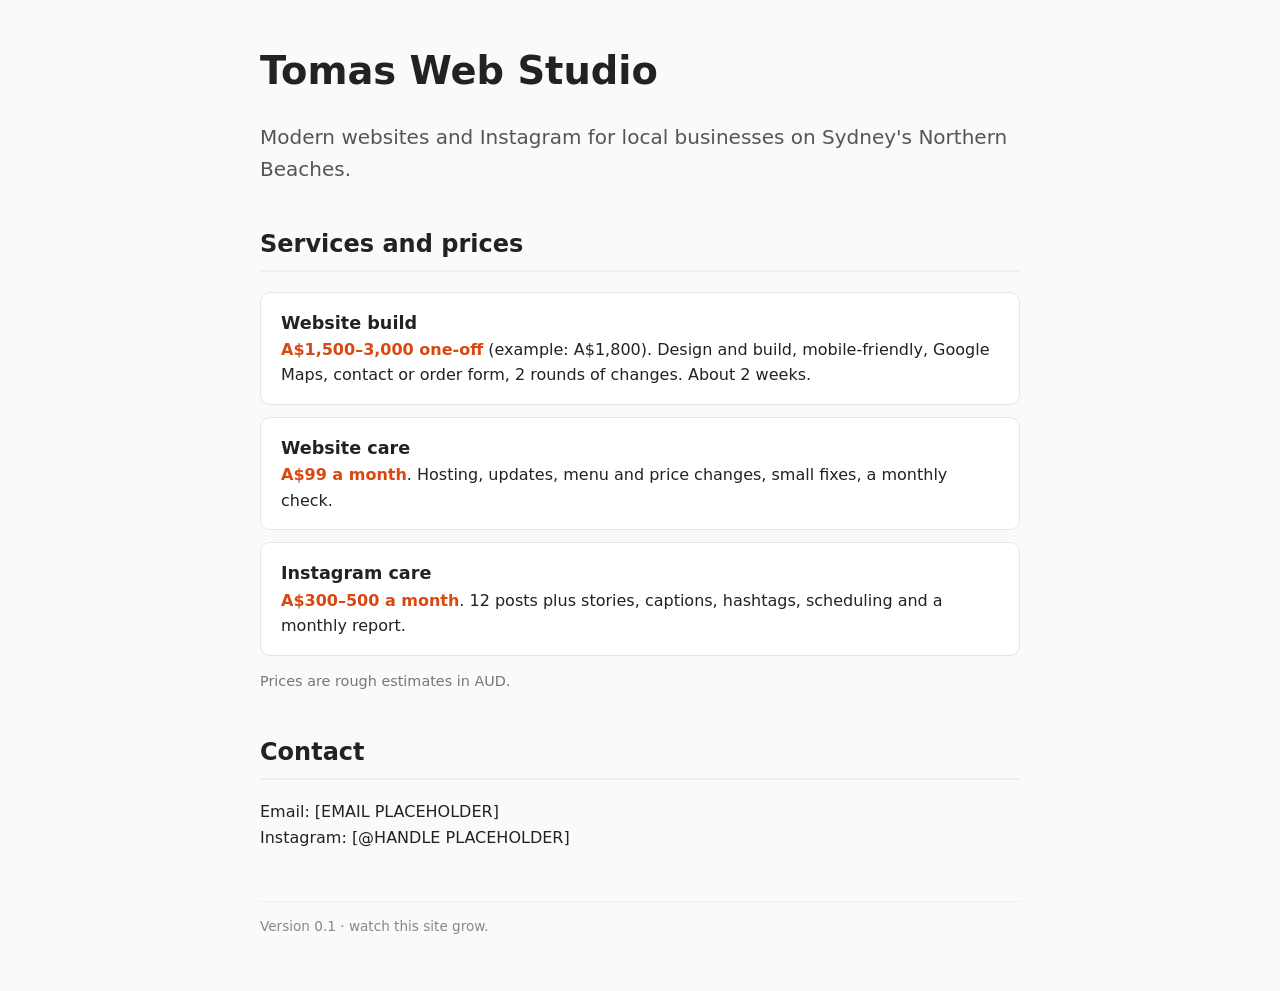
==== commit f8f55e24: "Version 0.1: back to basics" ====
--- a/index.html
+++ b/index.html
@@ -1,73 +1,20 @@
 <!doctype html><html lang="en"><head><meta charset="utf-8"><meta name="viewport" content="width=device-width,initial-scale=1">
-<title>Tomas Web Studio · Living websites + Instagram for Northern Beaches businesses</title>
-<meta name="description" content="Modern websites and Instagram care for cafés, bakeries and tradies on Sydney's Northern Beaches.">
-<link rel="stylesheet" href="style.css"></head><body>
-<nav><div class="w"><a class="logo" href="index.html" style="text-decoration:none">Tomas <span>Web Studio</span></a>
-<ul><li><a href="index.html#journey">Journey</a></li><li><a href="ambition.html">My ambition</a></li><li><a href="learning.html">Learning</a></li><li><a href="plan.html">The plan</a></li><li><a href="tracker.html">Daily tracker</a></li><li><a href="index.html#pricing">Pricing</a></li><li><a href="index.html#contact">Contact</a></li></ul></div></nav>
-<header><div class="w"><div class="tag">📍 Northern Beaches, Sydney · Websites + Instagram</div>
-<h1>Your shop window, <span class="g">alive</span> online.</h1>
-<p class="lead">Modern websites and fresh Instagram for local cafés, bakeries, salons, gyms and tradies. Built fast, kept fresh every month, by a 15-year-old local who gets the internet.</p>
-<div class="cta"><a class="btn" href="#contact">Get a free website + Instagram check</a><a class="btn o" href="#showcase">See the concept</a></div></div></header>
-
-<section id="journey"><div class="w r"><div class="label">The 21-day transformation journey</div><h2>Watch this site <span class="g">transform</span>.</h2>
-<p class="sub" style="font-size:1.1rem">I'm Tomas. Up to now I've been pretty unstructured. Over the next 3 weeks I'm learning to build websites properly, side by side with my dad, and you can watch this site transform as I go.</p>
-<div class="card"><div class="label">Progress · Sat 17 Oct to Fri 6 Nov 2026</div>
-<!-- UPDATE: change both numbers below (Day X of 21) and width % = X/21*100 -->
-<div class="bar2"><i style="width:0%"></i></div><b>Day 0 of 21</b>
-<p><a class="btn o" href="tracker.html" style="margin-top:10px">Open the daily tracker →</a></p><p class="note">Before and after: today, this site is the <b>before</b>. By Day 21 it becomes the <b>after</b>.</p></div>
-<!-- UPDATE day cards: change class "day upcoming" to "day progress" or "day done" -->
-<div class="wk">
-<div class="card"><h3>Week 1 · Foundations + design</h3><p>Brief, Mobbin research, Canva designs, GitHub, first deploy.</p><div class="days"><div class="day upcoming"><b>Day 1</b>Sat 17 Oct<br></div><div class="day upcoming"><b>Day 2</b>Sun 18 Oct<br></div><div class="day upcoming"><b>Day 3</b>Mon 19 Oct<br></div><div class="day upcoming"><b>Day 4</b>Tue 20 Oct<br></div><div class="day upcoming"><b>Day 5</b>Wed 21 Oct<br></div><div class="day upcoming"><b>Day 6</b>Thu 22 Oct<br></div><div class="day upcoming"><b>Day 7</b>Fri 23 Oct<br></div></div></div>
-<div class="card"><h3>Week 2 · Build</h3><p>Pages, pricing, the living-website features, Instagram link-up.</p><div class="days"><div class="day upcoming"><b>Day 8</b>Sat 24 Oct<br></div><div class="day upcoming"><b>Day 9</b>Sun 25 Oct<br></div><div class="day upcoming"><b>Day 10</b>Mon 26 Oct<br></div><div class="day upcoming"><b>Day 11</b>Tue 27 Oct<br></div><div class="day upcoming"><b>Day 12</b>Wed 28 Oct<br></div><div class="day upcoming"><b>Day 13</b>Thu 29 Oct<br></div><div class="day upcoming"><b>Day 14</b>Fri 30 Oct<br></div></div></div>
-<div class="card"><h3>Week 3 · Polish + launch</h3><p>Testing, domain, Postiz, going live and first pitches.</p><div class="days"><div class="day upcoming"><b>Day 15</b>Sat 31 Oct<br></div><div class="day upcoming"><b>Day 16</b>Sun 1 Nov<br></div><div class="day upcoming"><b>Day 17</b>Mon 2 Nov<br></div><div class="day upcoming"><b>Day 18</b>Tue 3 Nov<br></div><div class="day upcoming"><b>Day 19</b>Wed 4 Nov<br></div><div class="day upcoming"><b>Day 20</b>Thu 5 Nov<br></div><div class="day upcoming"><b>Day 21</b>Fri 6 Nov<br></div></div></div>
-</div>
-<div class="grid" style="margin-top:20px"><div class="card"><h3>Skills I'm earning</h3><div class="chips"><span class="chip">💪 Commitment</span><span class="chip">🗺 Planning</span><span class="chip">⏰ Deadlines</span><span class="chip">🎨 Design</span><span class="chip">💻 Code</span><span class="chip">💰 Money</span><span class="chip">🤝 Pitching</span></div></div>
-<div class="card" id="log"><h3>Build log</h3><!-- ADD new entries at the top: <div class="log"><b>Day 1:</b> ...</div> -->
-<div class="log"><b>Day 0:</b> Dad and I set up this site. Watch it change.</div></div></div></div></section>
-
-<section id="showcase"><div class="w r"><div class="label">Before and after · concept design</div><h2>From tired to <span class="g">living</span>.</h2>
-<p class="sub">A concept redesign for a Freshwater bakery, made to show what's possible. Not a client project; example data only.</p>
-<div class="ba"><div class="mock old"><b>Before</b><div class="bar" style="width:70%"></div><div class="bar"></div><div class="bar" style="width:50%"></div><p style="margin-top:auto;font-size:.9rem">Same homepage for years. Old hours, old photos, no reviews, no Instagram.</p></div>
-<div class="mock new"><b>After</b><span class="pill"><i class="dot"></i> Just out: seeded rye · 6 left</span><span class="pill">★ 4.8 · newest Google reviews</span><span class="pill">📸 Latest Instagram posts</span><span class="pill">🎂 Celebration cake builder</span><span class="pill">📅 This week: events from Facebook</span><p style="margin-top:auto;font-size:.9rem;opacity:.8">Updates itself from socials, reviews and a one-tap staff app.</p></div></div>
-<div class="grid" style="margin-top:20px">
-<div class="card"><h3>🥖 Fresh out of the oven</h3><p>A live board showing what's just out, selling fast or sold out today.</p></div>
-<div class="card"><h3>🎂 Cake builder</h3><p>Pick occasion, size, flavour and date, see the price, pay a deposit to book.</p></div>
-<div class="card"><h3>📖 The story + club</h3><p>The bakers' story, a loyalty club and a bread subscription.</p></div></div>
-<p class="note">Concept designs only. Prices and data shown in concepts are examples.</p></div></section>
-
-<section id="services"><div class="w r"><div class="label">Services</div><h2>What I do</h2><p class="sub">Two things, done properly: a site that looks great, and an Instagram that never goes quiet.</p>
-<div class="grid"><div class="card"><h3>⚡ Website builds</h3><p>A modern, mobile-friendly site in about 2 weeks, with Google Maps and a contact or order form.</p></div>
-<div class="card"><h3>🛠 Website care</h3><p>Hosting, updates, menu and price changes, small fixes and a monthly check that everything works.</p></div>
-<div class="card"><h3>📸 Instagram care</h3><p>12 posts a month plus stories: behind the scenes, fresh today, your story, and customer posts.</p></div></div></div></section>
-
-<section id="pricing"><div class="w r"><div class="label">Packages</div><h2>Simple, local pricing</h2><p class="sub">Rough starting prices. Every business is different, so you get a clear quote first.</p>
-<div class="grid">
-<div class="card"><h3>Website build</h3><div class="price">A$1,500–3,000 <small>one-off</small></div><p>Typical example: A$1,800.</p><ul class="l"><li>Design + build, mobile-friendly</li><li>Google Maps, contact or order form</li><li>2 rounds of changes</li><li>About 2 weeks</li></ul></div>
-<div class="card feat"><h3>Website care</h3><div class="price">A$99 <small>/month</small></div><ul class="l"><li>Hosting and updates</li><li>Menu and price changes</li><li>Small fixes</li><li>Monthly check-up</li><li>Keeps your living site connected</li></ul></div>
-<div class="card"><h3>Instagram care</h3><div class="price">A$300–500 <small>/month</small></div><ul class="l"><li>12 posts + stories</li><li>Captions and hashtags</li><li>Scheduling</li><li>One-page monthly report</li></ul></div></div>
-<p class="note">Prices in AUD and indicative only.</p></div></section>
-
-<section id="how"><div class="w r"><div class="label">How it works</div><h2>Film once, post all month</h2>
-<div class="grid"><div class="card"><div class="n g">1</div><h3>Free check</h3><p>I look at your website and Instagram and show you what could be better.</p></div>
-<div class="card"><div class="n g">2</div><h3>Plan</h3><p>30 minutes together: what's coming up, specials, events, holidays.</p></div>
-<div class="card"><div class="n g">3</div><h3>Build + film</h3><p>Your site in about 2 weeks; one 1–2 hour visit to film the month's content.</p></div>
-<div class="card"><div class="n g">4</div><h3>Launch + keep fresh</h3><p>You approve, I schedule, and we check in each month.</p></div></div></div></section>
-
-<section id="living"><div class="w r"><div class="label">The big idea</div><h2>A <span class="g">living website</span> updates itself</h2><p class="sub">Most small-business sites are frozen the day they launch. Mine stay fresh without you lifting a finger.</p>
-<div class="grid"><div class="card"><h3>📸 Instagram</h3><p>New posts appear on your site automatically.</p></div><div class="card"><h3>🎬 TikTok / Reels</h3><p>New videos show up by themselves.</p></div>
-<div class="card"><h3>⭐ Google reviews</h3><p>Star rating and newest good reviews stay current.</p></div><div class="card"><h3>📅 Facebook events</h3><p>Classes and events appear in "This week".</p></div>
-<div class="card"><h3>📱 One-tap updates</h3><p>Staff mark items "Just out" or "Sold out" from their phone.</p></div><div class="card"><h3>🕒 Time of day</h3><p>The banner changes: coffee in the morning, specials in the afternoon.</p></div></div></div></section>
-
-<section id="local"><div class="w r"><div class="card" style="padding:44px;background:linear-gradient(135deg,#ff6b4a22,#5ee7c922)"><div class="label">Local</div><h2>Made on the Beaches, for the Beaches</h2>
-<p style="color:var(--mut);max-width:700px">From Brookvale workshops to Freshwater bakeries and Manly cafés, I'm local. I can walk in, film on a Saturday morning and meet you in person. No call centres, no lock-in contracts, just someone nearby who keeps your online shop window looking as good as your real one.</p></div></div></section>
-
-<section id="contact"><div class="w r"><div class="label">Contact</div><h2>Get your free check</h2><p class="sub">Tell me about your business and I'll come back with a free look at your website and Instagram.</p>
-<form name="contact" method="POST" data-netlify="true" netlify-honeypot="bot-field" action="https://formsubmit.co/[EMAIL-PLACEHOLDER]">
-<input type="hidden" name="form-name" value="contact"><p hidden><input name="bot-field"></p>
-<input name="name" placeholder="Your name" required><input name="business" placeholder="Business name + suburb" required>
-<input type="email" name="email" placeholder="Email" required><textarea name="message" rows="4" placeholder="Website, Instagram, or both?"></textarea>
-<button class="btn" type="submit">Send</button></form>
-<p class="note">Email: [EMAIL PLACEHOLDER] · Instagram: [@HANDLE PLACEHOLDER] · Phone: [PHONE PLACEHOLDER]</p></div></section>
-<footer><div class="w">© 2026 Tomas Web Studio · Northern Beaches, Sydney</div></footer>
-<script>const o=new IntersectionObserver(e=>e.forEach(x=>{if(x.isIntersecting){x.target.classList.add('in');o.unobserve(x.target)}}),{threshold:.12});document.querySelectorAll('.r').forEach(el=>o.observe(el));</script>
+<title>Tomas Web Studio · Websites + Instagram, Northern Beaches</title>
+<meta name="description" content="Simple, modern websites and Instagram care for Northern Beaches businesses.">
+<style>
+body{font-family:system-ui,-apple-system,Segoe UI,Roboto,sans-serif;max-width:760px;margin:0 auto;padding:40px 22px;color:#222;line-height:1.6;background:#fafafa}
+h1{font-size:2.4rem;margin:0 0 6px}h2{margin-top:40px;border-bottom:2px solid #eee;padding-bottom:6px}
+.offer{font-size:1.25rem;color:#555}.svc{background:#fff;border:1px solid #e5e5e5;border-radius:10px;padding:16px 20px;margin:12px 0}
+.svc b{display:block;font-size:1.1rem}.price{color:#d9480f;font-weight:700}.v{margin-top:50px;font-size:.85rem;color:#888;border-top:1px solid #eee;padding-top:14px}
+</style></head><body>
+<h1>Tomas Web Studio</h1>
+<p class="offer">Modern websites and Instagram for local businesses on Sydney's Northern Beaches.</p>
+<h2>Services and prices</h2>
+<div class="svc"><b>Website build</b><span class="price">A$1,500–3,000 one-off</span> (example: A$1,800). Design and build, mobile-friendly, Google Maps, contact or order form, 2 rounds of changes. About 2 weeks.</div>
+<div class="svc"><b>Website care</b><span class="price">A$99 a month</span>. Hosting, updates, menu and price changes, small fixes, a monthly check.</div>
+<div class="svc"><b>Instagram care</b><span class="price">A$300–500 a month</span>. 12 posts plus stories, captions, hashtags, scheduling and a monthly report.</div>
+<p style="font-size:.9rem;color:#777">Prices are rough estimates in AUD.</p>
+<h2>Contact</h2>
+<p>Email: [EMAIL PLACEHOLDER]<br>Instagram: [@HANDLE PLACEHOLDER]</p>
+<p class="v">Version 0.1 · watch this site grow.</p>
 </body></html>
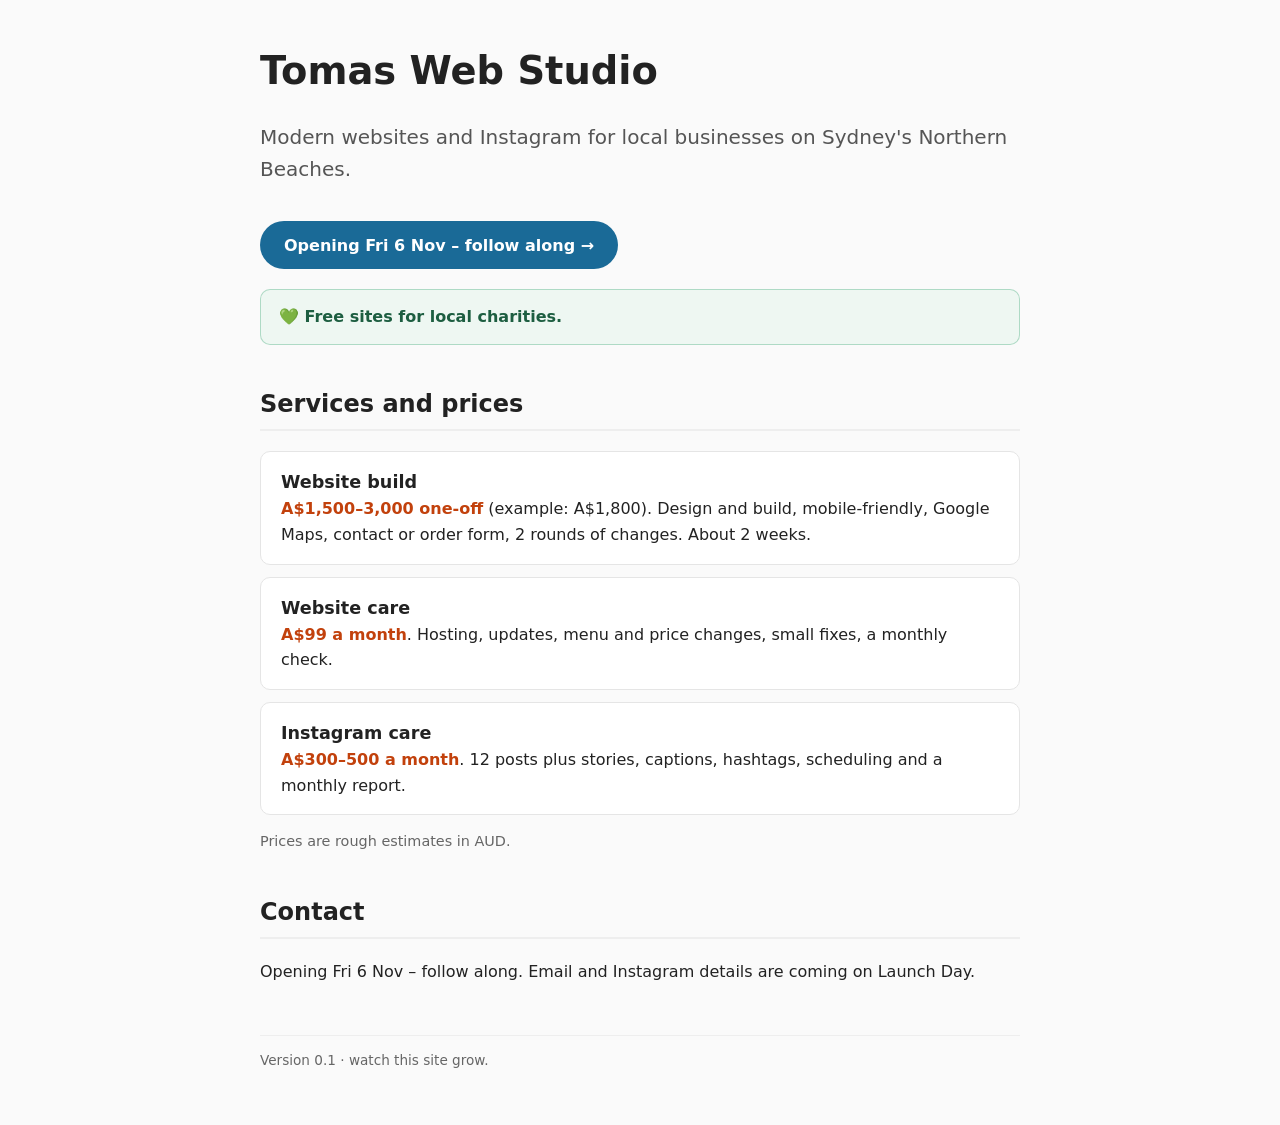
==== commit 82c41211: "Update index.html" ====
--- a/index.html
+++ b/index.html
@@ -1,20 +1,33 @@
-<!doctype html><html lang="en"><head><meta charset="utf-8"><meta name="viewport" content="width=device-width,initial-scale=1">
+<!doctype html><html lang="en-AU"><head><meta charset="utf-8"><meta name="viewport" content="width=device-width,initial-scale=1">
 <title>Tomas Web Studio · Websites + Instagram, Northern Beaches</title>
-<meta name="description" content="Simple, modern websites and Instagram care for Northern Beaches businesses.">
+<meta name="description" content="Simple, modern websites and Instagram care for Northern Beaches businesses. Opening Fri 6 Nov.">
+<link rel="icon" href="favicon.svg" type="image/svg+xml">
+<meta property="og:type" content="website">
+<meta property="og:site_name" content="Tomas Web Studio">
+<meta property="og:title" content="Tomas Web Studio · Websites + Instagram, Northern Beaches">
+<meta property="og:description" content="Simple, modern websites and Instagram care for Northern Beaches businesses. Opening Fri 6 Nov.">
+<meta property="og:url" content="https://finlaysonnick74-source.github.io/tomas-web-studio/">
+<meta property="og:image" content="https://finlaysonnick74-source.github.io/tomas-web-studio/og.png">
+<meta property="og:locale" content="en_AU">
 <style>
 body{font-family:system-ui,-apple-system,Segoe UI,Roboto,sans-serif;max-width:760px;margin:0 auto;padding:40px 22px;color:#222;line-height:1.6;background:#fafafa}
 h1{font-size:2.4rem;margin:0 0 6px}h2{margin-top:40px;border-bottom:2px solid #eee;padding-bottom:6px}
 .offer{font-size:1.25rem;color:#555}.svc{background:#fff;border:1px solid #e5e5e5;border-radius:10px;padding:16px 20px;margin:12px 0}
-.svc b{display:block;font-size:1.1rem}.price{color:#d9480f;font-weight:700}.v{margin-top:50px;font-size:.85rem;color:#888;border-top:1px solid #eee;padding-top:14px}
+.svc b{display:block;font-size:1.1rem}.price{color:#c2410c;font-weight:700}.v{margin-top:50px;font-size:.85rem;color:#666;border-top:1px solid #eee;padding-top:14px}
+.btn{display:inline-flex;align-items:center;min-height:48px;padding:0 24px;margin-top:16px;border-radius:999px;background:#1A6A97;color:#fff;font-weight:700;text-decoration:none}
+.btn:hover,.btn:focus{background:#145478}.btn:focus{outline:3px solid #F28C28;outline-offset:2px}
+.give{background:#eef7f2;border:1px solid #2E9E6B55;border-radius:10px;padding:14px 18px;margin:20px 0;color:#1d5e41}
 </style></head><body>
 <h1>Tomas Web Studio</h1>
 <p class="offer">Modern websites and Instagram for local businesses on Sydney's Northern Beaches.</p>
+<a class="btn" href="#follow">Opening Fri 6 Nov – follow along →</a>
+<p class="give"><b>💚 Free sites for local charities.</b></p>
 <h2>Services and prices</h2>
 <div class="svc"><b>Website build</b><span class="price">A$1,500–3,000 one-off</span> (example: A$1,800). Design and build, mobile-friendly, Google Maps, contact or order form, 2 rounds of changes. About 2 weeks.</div>
 <div class="svc"><b>Website care</b><span class="price">A$99 a month</span>. Hosting, updates, menu and price changes, small fixes, a monthly check.</div>
 <div class="svc"><b>Instagram care</b><span class="price">A$300–500 a month</span>. 12 posts plus stories, captions, hashtags, scheduling and a monthly report.</div>
-<p style="font-size:.9rem;color:#777">Prices are rough estimates in AUD.</p>
-<h2>Contact</h2>
-<p>Email: [EMAIL PLACEHOLDER]<br>Instagram: [@HANDLE PLACEHOLDER]</p>
+<p style="font-size:.9rem;color:#666">Prices are rough estimates in AUD.</p>
+<h2 id="follow">Contact</h2>
+<p>Opening Fri 6 Nov – follow along. Email and Instagram details are coming on Launch Day.</p>
 <p class="v">Version 0.1 · watch this site grow.</p>
 </body></html>
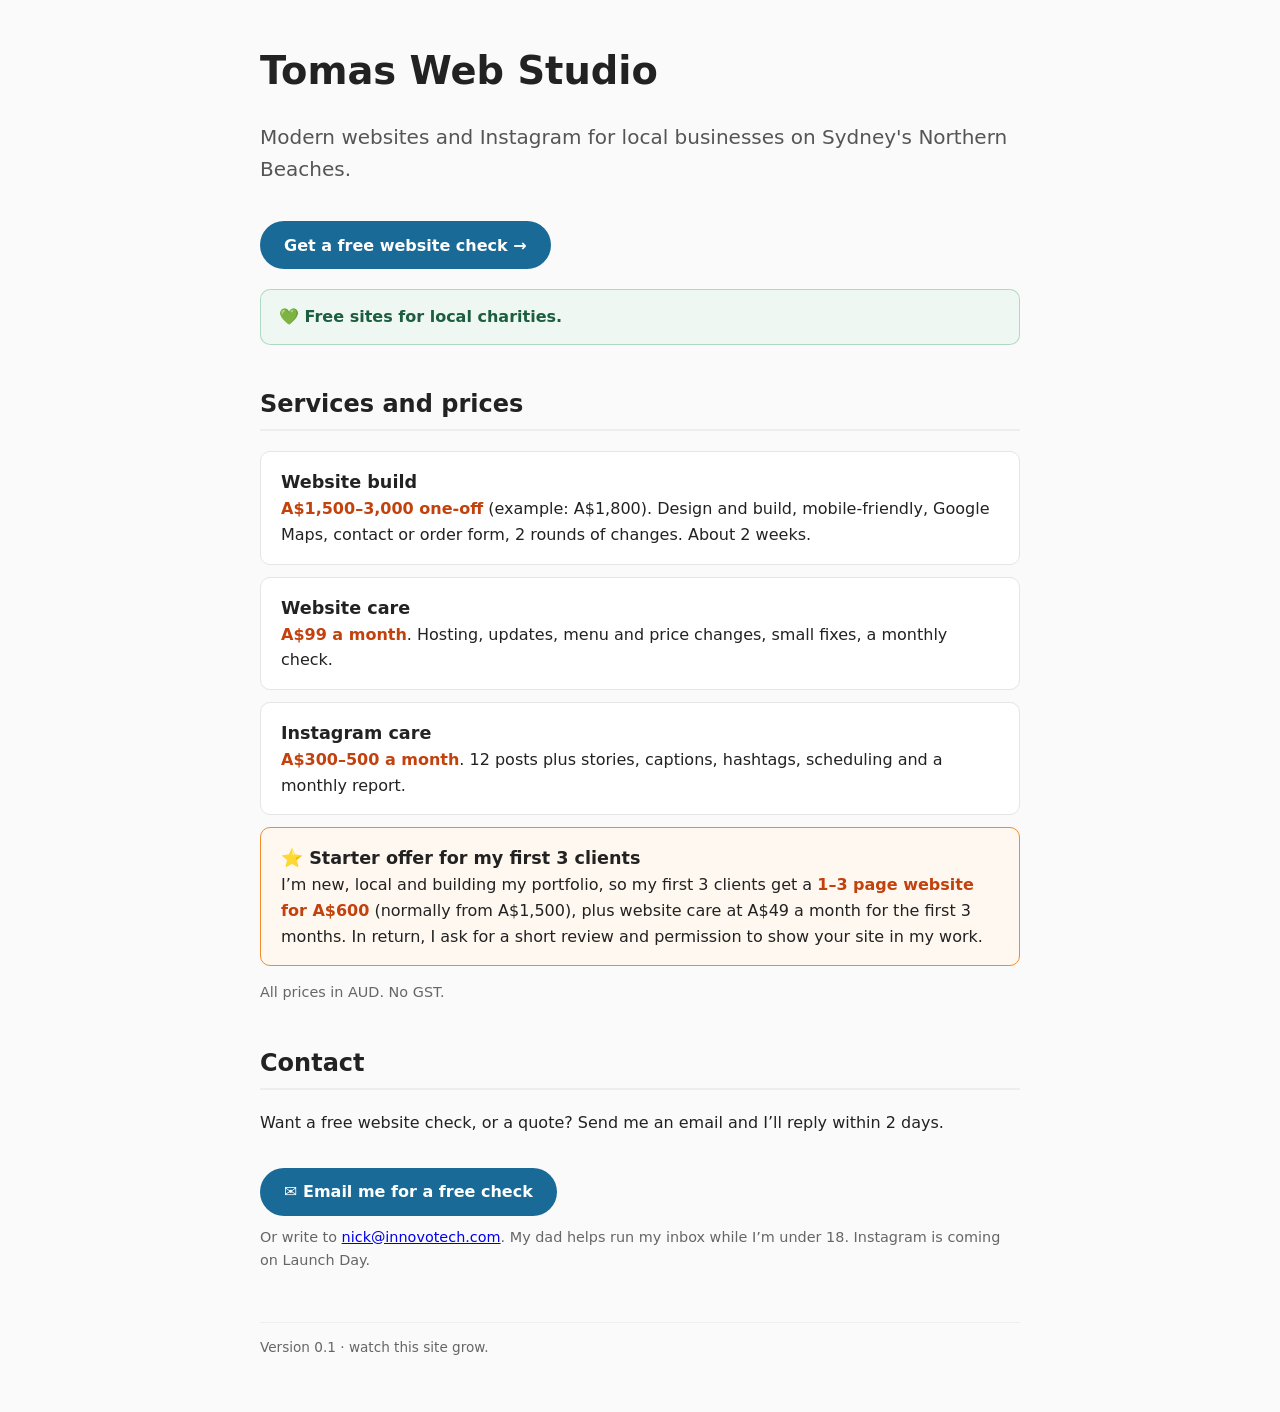
==== commit 8f322cfc: "Add starter prices and email contact" ====
--- a/index.html
+++ b/index.html
@@ -20,14 +20,17 @@
 </style></head><body>
 <h1>Tomas Web Studio</h1>
 <p class="offer">Modern websites and Instagram for local businesses on Sydney's Northern Beaches.</p>
-<a class="btn" href="#follow">Opening Fri 6 Nov – follow along →</a>
+<a class="btn" href="#follow">Get a free website check →</a>
 <p class="give"><b>💚 Free sites for local charities.</b></p>
 <h2>Services and prices</h2>
 <div class="svc"><b>Website build</b><span class="price">A$1,500–3,000 one-off</span> (example: A$1,800). Design and build, mobile-friendly, Google Maps, contact or order form, 2 rounds of changes. About 2 weeks.</div>
 <div class="svc"><b>Website care</b><span class="price">A$99 a month</span>. Hosting, updates, menu and price changes, small fixes, a monthly check.</div>
 <div class="svc"><b>Instagram care</b><span class="price">A$300–500 a month</span>. 12 posts plus stories, captions, hashtags, scheduling and a monthly report.</div>
-<p style="font-size:.9rem;color:#666">Prices are rough estimates in AUD.</p>
+<div class="svc" style="border-color:#F28C28;background:#fff8f0"><b>⭐ Starter offer for my first 3 clients</b>I&rsquo;m new, local and building my portfolio, so my first 3 clients get a <span class="price">1&ndash;3 page website for A$600</span> (normally from A$1,500), plus website care at A$49 a month for the first 3 months. In return, I ask for a short review and permission to show your site in my work.</div>
+<p style="font-size:.9rem;color:#666">All prices in AUD. No GST.</p>
 <h2 id="follow">Contact</h2>
-<p>Opening Fri 6 Nov – follow along. Email and Instagram details are coming on Launch Day.</p>
+<p>Want a free website check, or a quote? Send me an email and I&rsquo;ll reply within 2 days.</p>
+<a class="btn" href="mailto:nick@innovotech.com?subject=Tomas%20Web%20Studio%20-%20free%20website%20check&amp;body=Hi%20Tomas%2C%0A%0AMy%20business%3A%20%0AMy%20website%20(if%20I%20have%20one)%3A%20%0AHow%20you%20can%20help%3A%20%0A">✉️ Email me for a free check</a>
+<p style="font-size:.9rem;color:#666;margin-top:10px">Or write to <a href="mailto:nick@innovotech.com">nick@innovotech.com</a>. My dad helps run my inbox while I&rsquo;m under 18. Instagram is coming on Launch Day.</p>
 <p class="v">Version 0.1 · watch this site grow.</p>
 </body></html>
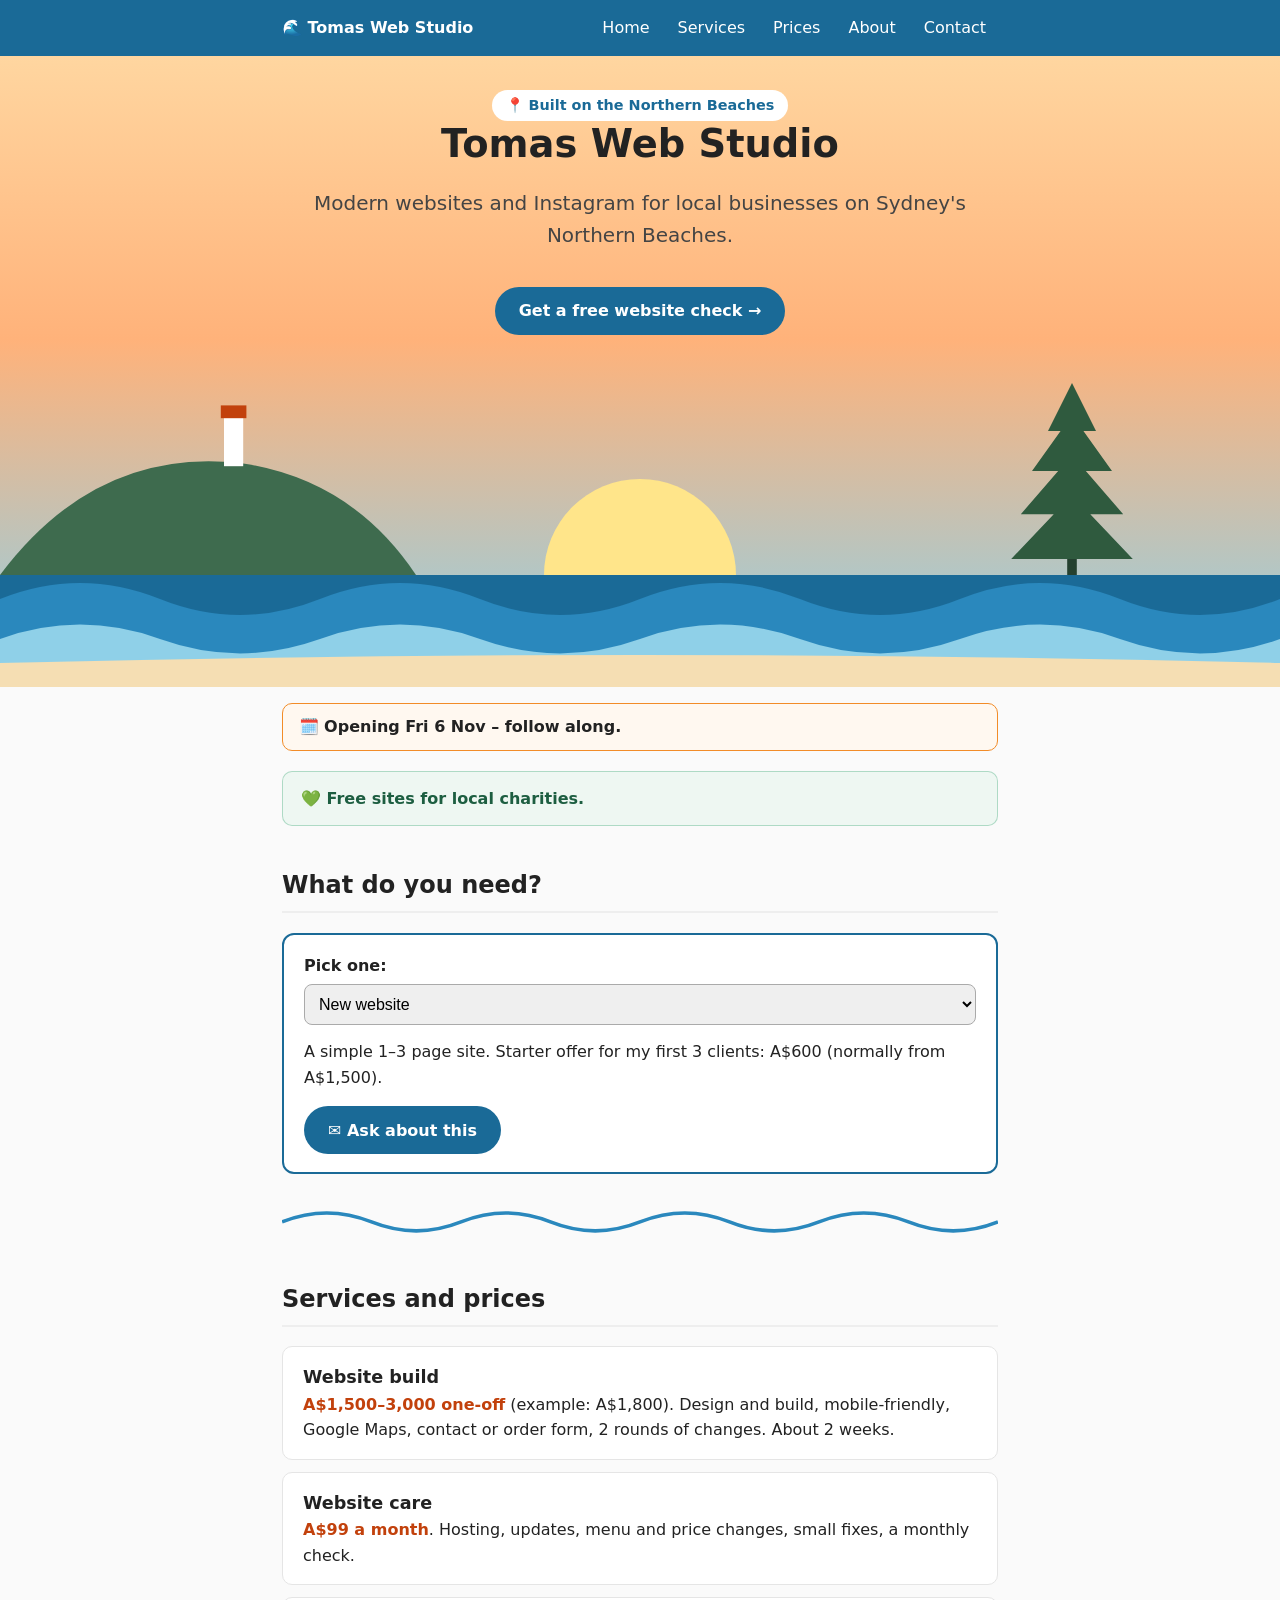
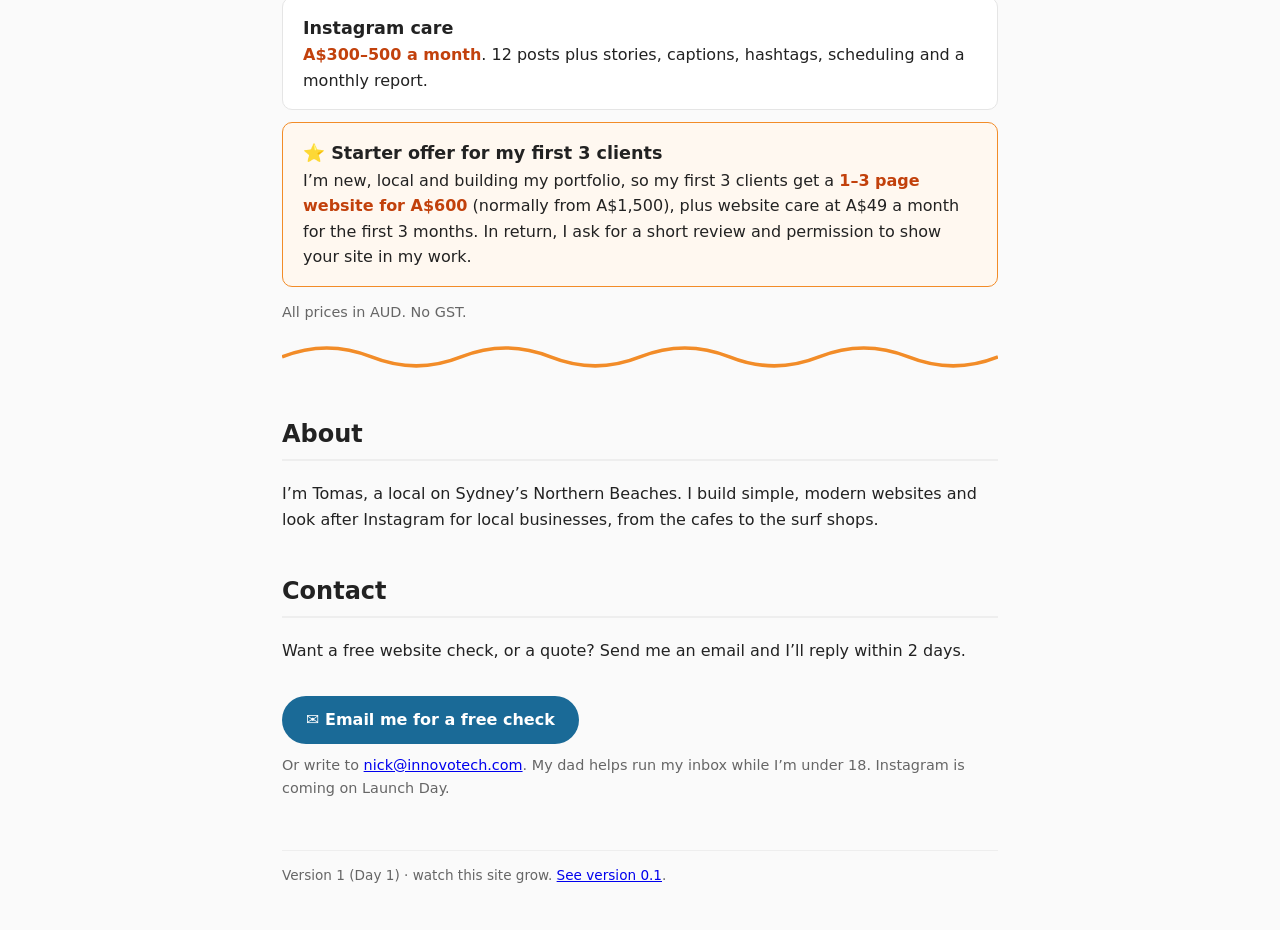
==== commit c19e4fa1: "Update index.html" ====
--- a/index.html
+++ b/index.html
@@ -10,27 +10,164 @@
 <meta property="og:image" content="https://finlaysonnick74-source.github.io/tomas-web-studio/og.png">
 <meta property="og:locale" content="en_AU">
 <style>
-body{font-family:system-ui,-apple-system,Segoe UI,Roboto,sans-serif;max-width:760px;margin:0 auto;padding:40px 22px;color:#222;line-height:1.6;background:#fafafa}
-h1{font-size:2.4rem;margin:0 0 6px}h2{margin-top:40px;border-bottom:2px solid #eee;padding-bottom:6px}
-.offer{font-size:1.25rem;color:#555}.svc{background:#fff;border:1px solid #e5e5e5;border-radius:10px;padding:16px 20px;margin:12px 0}
-.svc b{display:block;font-size:1.1rem}.price{color:#c2410c;font-weight:700}.v{margin-top:50px;font-size:.85rem;color:#666;border-top:1px solid #eee;padding-top:14px}
-.btn{display:inline-flex;align-items:center;min-height:48px;padding:0 24px;margin-top:16px;border-radius:999px;background:#1A6A97;color:#fff;font-weight:700;text-decoration:none}
+/* ===== Basics: font, colours, page width ===== */
+*{box-sizing:border-box}
+html{scroll-behavior:smooth;scroll-padding-top:70px} /* stops the sticky menu covering headings */
+body{font-family:system-ui,-apple-system,Segoe UI,Roboto,sans-serif;margin:0;color:#222;line-height:1.6;background:#fafafa;overflow-x:hidden}
+.wrap{max-width:760px;margin:0 auto;padding:0 22px}
+h1{font-size:2.4rem;margin:0 0 6px;line-height:1.2}h2{margin-top:40px;border-bottom:2px solid #eee;padding-bottom:6px}
+svg{display:block;width:100%;height:auto}
+
+/* ===== Top menu bar (sticks to the top) ===== */
+nav{position:sticky;top:0;z-index:10;background:#1A6A97;color:#fff}
+nav .wrap{display:flex;align-items:center;justify-content:space-between;min-height:56px}
+nav .logo{color:#fff;font-weight:800;text-decoration:none}
+nav ul{list-style:none;margin:0;padding:0;display:flex;gap:4px}
+nav ul a{color:#fff;text-decoration:none;padding:8px 12px;border-radius:8px;display:block}
+nav ul a:hover,nav ul a:focus{background:#145478}
+#menuBtn{display:none;background:none;border:2px solid #fff;color:#fff;font-size:1.3rem;border-radius:8px;width:44px;height:44px;cursor:pointer}
+
+/* On small screens: hide links, show the ☰ button */
+@media (max-width:600px){
+  #menuBtn{display:block}
+  nav ul{display:none;position:absolute;top:56px;left:0;right:0;flex-direction:column;background:#1A6A97;padding:8px 22px 14px}
+  nav ul.open{display:flex} /* JS adds "open" when you tap ☰ */
+  h1{font-size:1.9rem}
+}
+
+/* ===== Hero (sunrise + waves art) ===== */
+.hero{background:linear-gradient(#FFD6A0,#FFB27A 45%,#8FD0E8);text-align:center}
+.hero .wrap{padding-top:34px}
+.local{display:inline-block;background:#fff;color:#1A6A97;font-weight:700;border-radius:999px;padding:4px 14px;font-size:.9rem}
+.soon{background:#fff8f0;border:1px solid #F28C28;border-radius:10px;padding:10px 16px;margin:16px 0}
+
+/* ===== Cards, prices, buttons (kept from v0.1) ===== */
+.offer{font-size:1.25rem;color:#444}.svc{background:#fff;border:1px solid #e5e5e5;border-radius:10px;padding:16px 20px;margin:12px 0}
+.svc b{display:block;font-size:1.1rem}.price{color:#c2410c;font-weight:700}.v{margin-top:50px;font-size:.85rem;color:#666;border-top:1px solid #eee;padding:14px 0 30px}
+.btn{display:inline-flex;align-items:center;min-height:48px;padding:0 24px;margin-top:16px;border-radius:999px;background:#1A6A97;color:#fff;font-weight:700;text-decoration:none;border:0;font-size:1rem;cursor:pointer}
 .btn:hover,.btn:focus{background:#145478}.btn:focus{outline:3px solid #F28C28;outline-offset:2px}
 .give{background:#eef7f2;border:1px solid #2E9E6B55;border-radius:10px;padding:14px 18px;margin:20px 0;color:#1d5e41}
+
+/* ===== Picklist box ===== */
+.pick{background:#fff;border:2px solid #1A6A97;border-radius:12px;padding:18px 20px}
+.pick select{width:100%;font-size:1rem;padding:10px;border-radius:8px;border:1px solid #aaa;margin-top:6px}
+#tip{margin:14px 0 0}
 </style></head><body>
-<h1>Tomas Web Studio</h1>
-<p class="offer">Modern websites and Instagram for local businesses on Sydney's Northern Beaches.</p>
-<a class="btn" href="#follow">Get a free website check →</a>
-<p class="give"><b>💚 Free sites for local charities.</b></p>
-<h2>Services and prices</h2>
-<div class="svc"><b>Website build</b><span class="price">A$1,500–3,000 one-off</span> (example: A$1,800). Design and build, mobile-friendly, Google Maps, contact or order form, 2 rounds of changes. About 2 weeks.</div>
-<div class="svc"><b>Website care</b><span class="price">A$99 a month</span>. Hosting, updates, menu and price changes, small fixes, a monthly check.</div>
-<div class="svc"><b>Instagram care</b><span class="price">A$300–500 a month</span>. 12 posts plus stories, captions, hashtags, scheduling and a monthly report.</div>
-<div class="svc" style="border-color:#F28C28;background:#fff8f0"><b>⭐ Starter offer for my first 3 clients</b>I&rsquo;m new, local and building my portfolio, so my first 3 clients get a <span class="price">1&ndash;3 page website for A$600</span> (normally from A$1,500), plus website care at A$49 a month for the first 3 months. In return, I ask for a short review and permission to show your site in my work.</div>
-<p style="font-size:.9rem;color:#666">All prices in AUD. No GST.</p>
-<h2 id="follow">Contact</h2>
-<p>Want a free website check, or a quote? Send me an email and I&rsquo;ll reply within 2 days.</p>
-<a class="btn" href="mailto:nick@innovotech.com?subject=Tomas%20Web%20Studio%20-%20free%20website%20check&amp;body=Hi%20Tomas%2C%0A%0AMy%20business%3A%20%0AMy%20website%20(if%20I%20have%20one)%3A%20%0AHow%20you%20can%20help%3A%20%0A">✉️ Email me for a free check</a>
-<p style="font-size:.9rem;color:#666;margin-top:10px">Or write to <a href="mailto:nick@innovotech.com">nick@innovotech.com</a>. My dad helps run my inbox while I&rsquo;m under 18. Instagram is coming on Launch Day.</p>
-<p class="v">Version 0.1 · watch this site grow.</p>
+
+<!-- ===== MENU BAR ===== -->
+<nav>
+  <div class="wrap">
+    <a class="logo" href="#home">🌊 Tomas Web Studio</a>
+    <!-- This button only shows on phones -->
+    <button id="menuBtn" aria-label="Open menu" aria-expanded="false">☰</button>
+    <ul id="menu">
+      <li><a href="#home">Home</a></li>
+      <li><a href="#services">Services</a></li>
+      <li><a href="#prices">Prices</a></li>
+      <li><a href="#about">About</a></li>
+      <li><a href="#follow">Contact</a></li>
+    </ul>
+  </div>
+</nav>
+
+<!-- ===== HERO: sunrise, Barrenjoey lighthouse, Norfolk pine, waves (my own SVG drawing) ===== -->
+<header class="hero" id="home">
+  <div class="wrap">
+    <span class="local">📍 Built on the Northern Beaches</span>
+    <h1>Tomas Web Studio</h1>
+    <p class="offer">Modern websites and Instagram for local businesses on Sydney's Northern Beaches.</p>
+    <a class="btn" href="#follow">Get a free website check →</a>
+  </div>
+  <svg viewBox="0 0 800 220" aria-hidden="true">
+    <!-- the sun rising -->
+    <circle cx="400" cy="150" r="60" fill="#FFE58A"/>
+    <!-- headland on the left with the lighthouse on top -->
+    <path d="M0 150 Q60 70 150 80 Q220 90 260 150 Z" fill="#3E6B4E"/>
+    <rect x="140" y="50" width="12" height="32" fill="#fff"/>
+    <rect x="138" y="44" width="16" height="8" fill="#C2410C"/>
+    <!-- Norfolk pine on the right: a trunk and layered branches -->
+    <rect x="667" y="40" width="6" height="120" fill="#24402F"/>
+    <path d="M670 30 L655 60 L685 60 Z M670 50 L645 85 L695 85 Z M670 75 L638 112 L702 112 Z M670 100 L632 140 L708 140 Z" fill="#2F5A3E"/>
+    <!-- the ocean and two waves -->
+    <path d="M0 150 H800 V220 H0 Z" fill="#1A6A97"/>
+    <path d="M0 165 Q50 145 100 165 T200 165 T300 165 T400 165 T500 165 T600 165 T700 165 T800 165 V220 H0 Z" fill="#2A88BD"/>
+    <path d="M0 190 Q50 172 100 190 T200 190 T300 190 T400 190 T500 190 T600 190 T700 190 T800 190 V220 H0 Z" fill="#8FD0E8"/>
+    <!-- sand at the bottom -->
+    <path d="M0 205 Q400 195 800 205 V220 H0 Z" fill="#F5DEB3"/>
+  </svg>
+</header>
+
+<main class="wrap">
+  <p class="soon">🗓️ <b>Opening Fri 6 Nov – follow along.</b></p>
+  <p class="give"><b>💚 Free sites for local charities.</b></p>
+
+  <!-- ===== PICKLIST: choose an option, see a tip and price ===== -->
+  <h2 id="services">What do you need?</h2>
+  <div class="pick">
+    <label for="need"><b>Pick one:</b></label>
+    <select id="need">
+      <option value="new">New website</option>
+      <option value="refresh">Website refresh</option>
+      <option value="insta">Instagram setup</option>
+      <option value="care">Website care</option>
+      <option value="unsure">Not sure yet</option>
+    </select>
+    <p id="tip"></p>
+    <a class="btn" id="ask" href="#">✉️ Ask about this</a>
+  </div>
+
+  <!-- wave divider between sections -->
+  <svg viewBox="0 0 800 40" aria-hidden="true" style="margin-top:30px"><path d="M0 20 Q50 0 100 20 T200 20 T300 20 T400 20 T500 20 T600 20 T700 20 T800 20" fill="none" stroke="#2A88BD" stroke-width="4"/></svg>
+
+  <h2 id="prices">Services and prices</h2>
+  <div class="svc"><b>Website build</b><span class="price">A$1,500–3,000 one-off</span> (example: A$1,800). Design and build, mobile-friendly, Google Maps, contact or order form, 2 rounds of changes. About 2 weeks.</div>
+  <div class="svc"><b>Website care</b><span class="price">A$99 a month</span>. Hosting, updates, menu and price changes, small fixes, a monthly check.</div>
+  <div class="svc"><b>Instagram care</b><span class="price">A$300–500 a month</span>. 12 posts plus stories, captions, hashtags, scheduling and a monthly report.</div>
+  <div class="svc" style="border-color:#F28C28;background:#fff8f0"><b>⭐ Starter offer for my first 3 clients</b>I&rsquo;m new, local and building my portfolio, so my first 3 clients get a <span class="price">1&ndash;3 page website for A$600</span> (normally from A$1,500), plus website care at A$49 a month for the first 3 months. In return, I ask for a short review and permission to show your site in my work.</div>
+  <p style="font-size:.9rem;color:#666">All prices in AUD. No GST.</p>
+
+  <svg viewBox="0 0 800 40" aria-hidden="true"><path d="M0 20 Q50 0 100 20 T200 20 T300 20 T400 20 T500 20 T600 20 T700 20 T800 20" fill="none" stroke="#F28C28" stroke-width="4"/></svg>
+
+  <h2 id="about">About</h2>
+  <p>I&rsquo;m Tomas, a local on Sydney&rsquo;s Northern Beaches. I build simple, modern websites and look after Instagram for local businesses, from the cafes to the surf shops.</p>
+
+  <h2 id="follow">Contact</h2>
+  <p>Want a free website check, or a quote? Send me an email and I&rsquo;ll reply within 2 days.</p>
+  <a class="btn" href="mailto:nick@innovotech.com?subject=Tomas%20Web%20Studio%20-%20free%20website%20check&amp;body=Hi%20Tomas%2C%0A%0AMy%20business%3A%20%0AMy%20website%20(if%20I%20have%20one)%3A%20%0AHow%20you%20can%20help%3A%20%0A">✉️ Email me for a free check</a>
+  <p style="font-size:.9rem;color:#666;margin-top:10px">Or write to <a href="mailto:nick@innovotech.com">nick@innovotech.com</a>. My dad helps run my inbox while I&rsquo;m under 18. Instagram is coming on Launch Day.</p>
+  <p class="v">Version 1 (Day 1) · watch this site grow. <a href="v0-1.html">See version 0.1</a>.</p>
+</main>
+
+<script>
+// ===== Phone menu: tap ☰ to show or hide the links =====
+var btn = document.getElementById('menuBtn');
+var menu = document.getElementById('menu');
+btn.onclick = function () {
+  menu.classList.toggle('open');
+  btn.setAttribute('aria-expanded', menu.classList.contains('open'));
+};
+// Close the menu after tapping a link
+menu.querySelectorAll('a').forEach(function (a) {
+  a.onclick = function () { menu.classList.remove('open'); };
+});
+
+// ===== Picklist: a tip and price for each choice =====
+var tips = {
+  new:     ['New website', 'A simple 1–3 page site. Starter offer for my first 3 clients: A$600 (normally from A$1,500).'],
+  refresh: ['Website refresh', 'I make your current site modern and mobile-friendly. Starter offer: A$600 for my first 3 clients.'],
+  insta:   ['Instagram setup', 'I set up and post for you. Instagram care is A$200 for the first month.'],
+  care:    ['Website care', 'Updates, fixes and a monthly check. A$49 a month for the first 3 months.'],
+  unsure:  ['Not sure yet', 'No problem! Ask for a free website check and I&rsquo;ll suggest what fits.']
+};
+var need = document.getElementById('need');
+function showTip() {
+  var t = tips[need.value];
+  document.getElementById('tip').innerHTML = t[1];
+  // Put the choice in the email subject
+  document.getElementById('ask').href = 'mailto:nick@innovotech.com?subject=' +
+    encodeURIComponent('Tomas Web Studio - ' + t[0]);
+}
+need.onchange = showTip;
+showTip(); // show the first tip straight away
+</script>
 </body></html>
